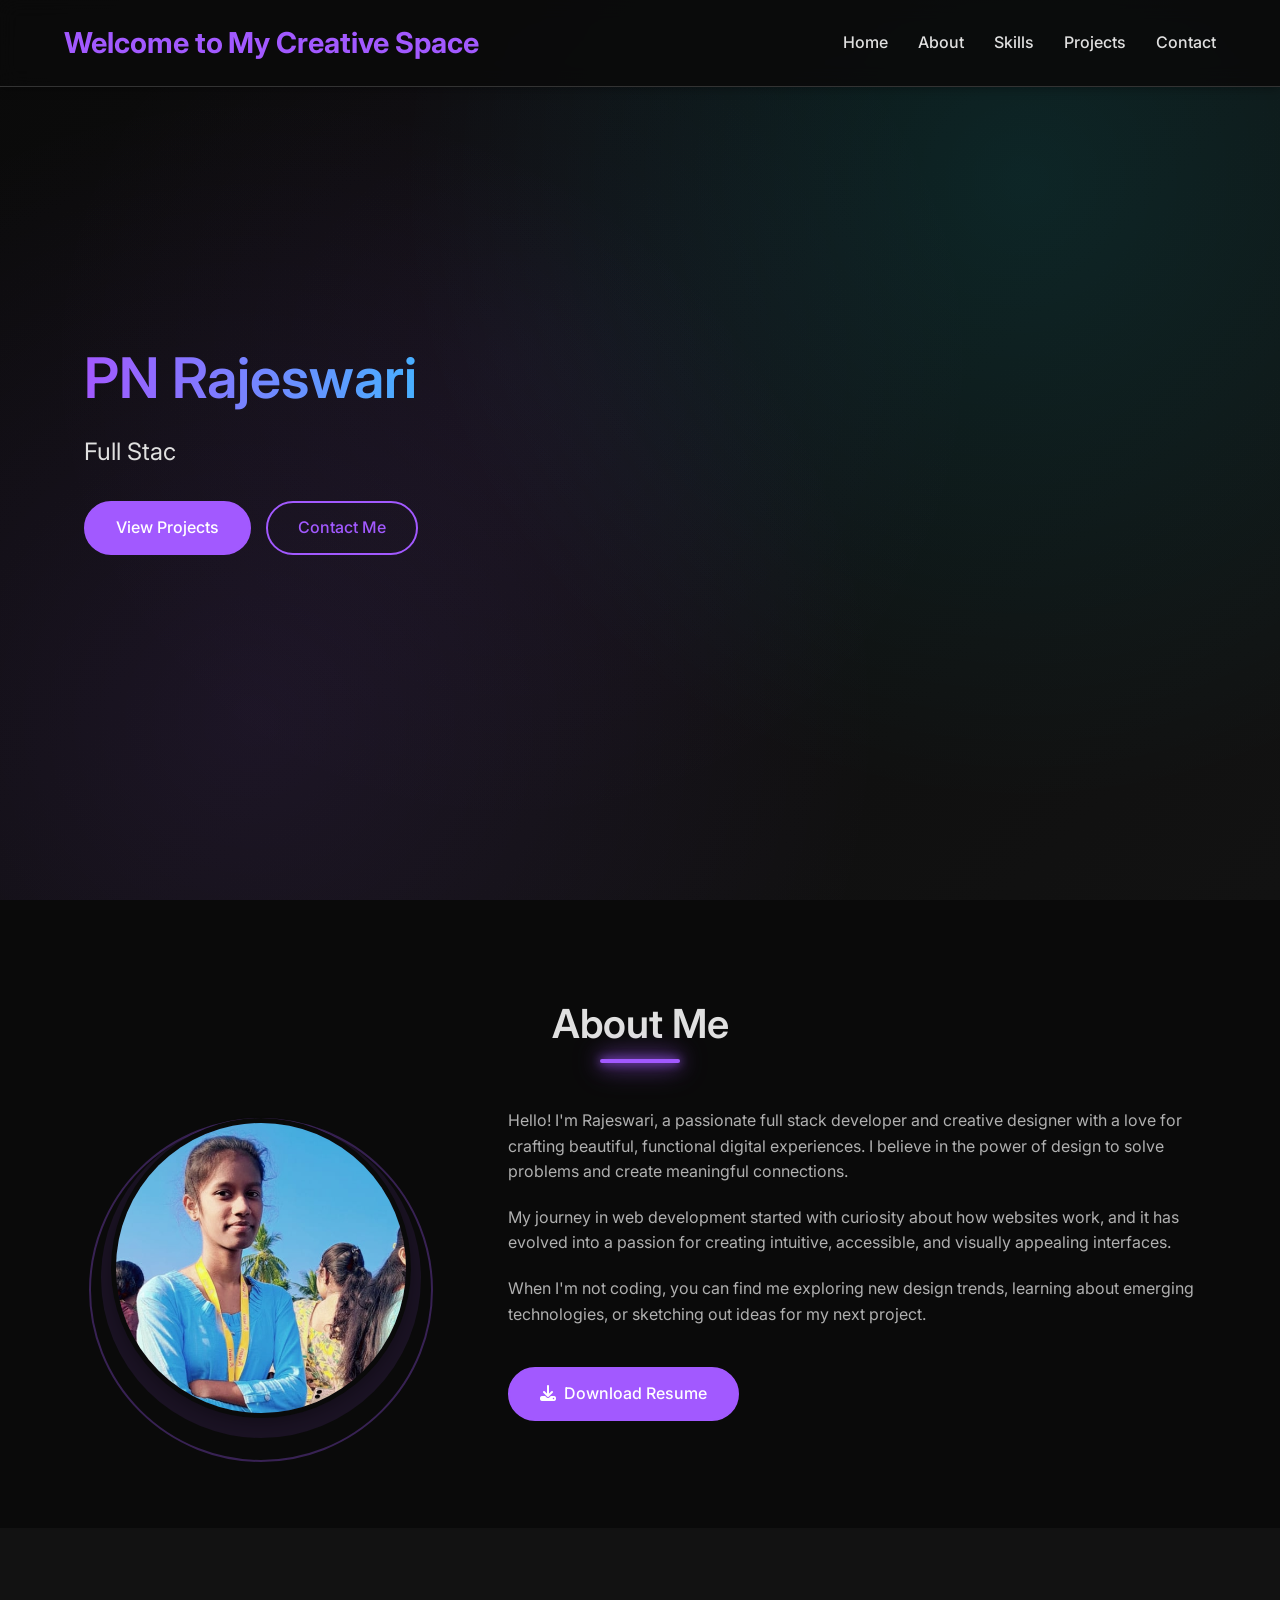
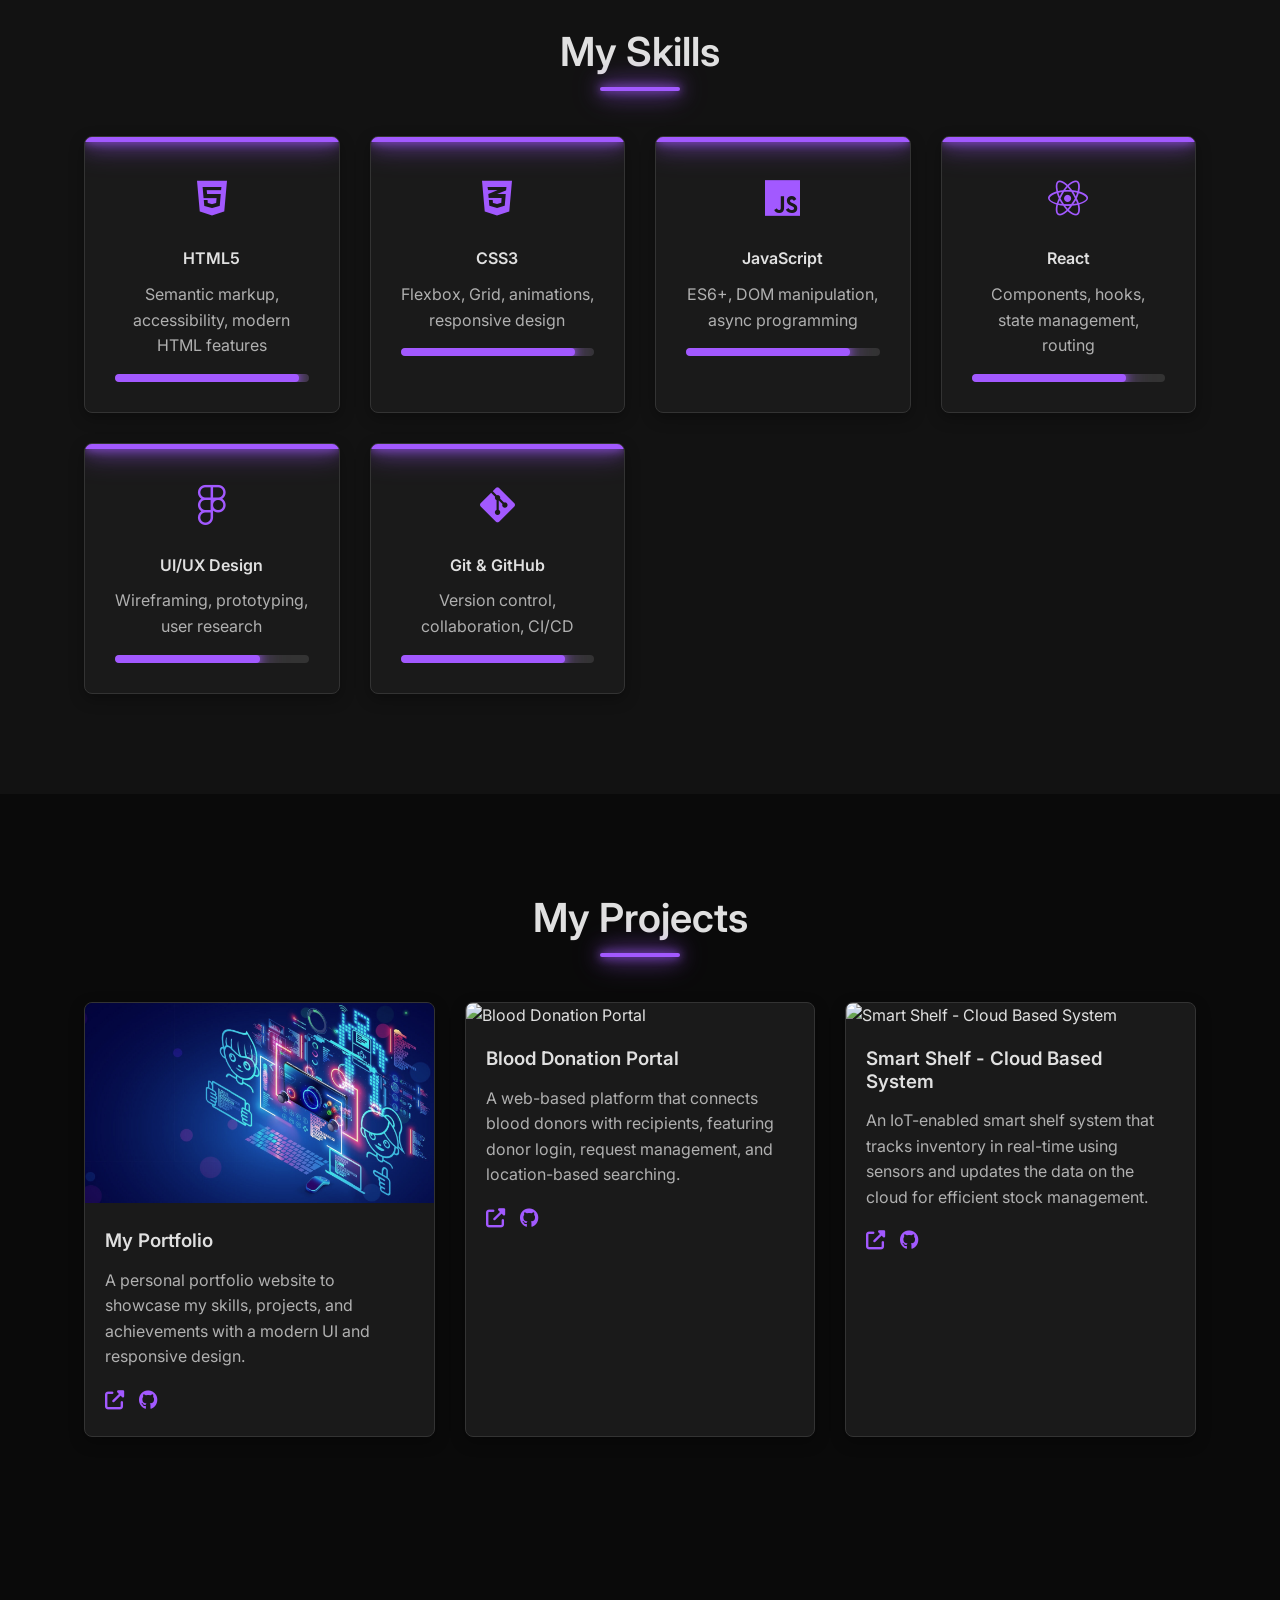
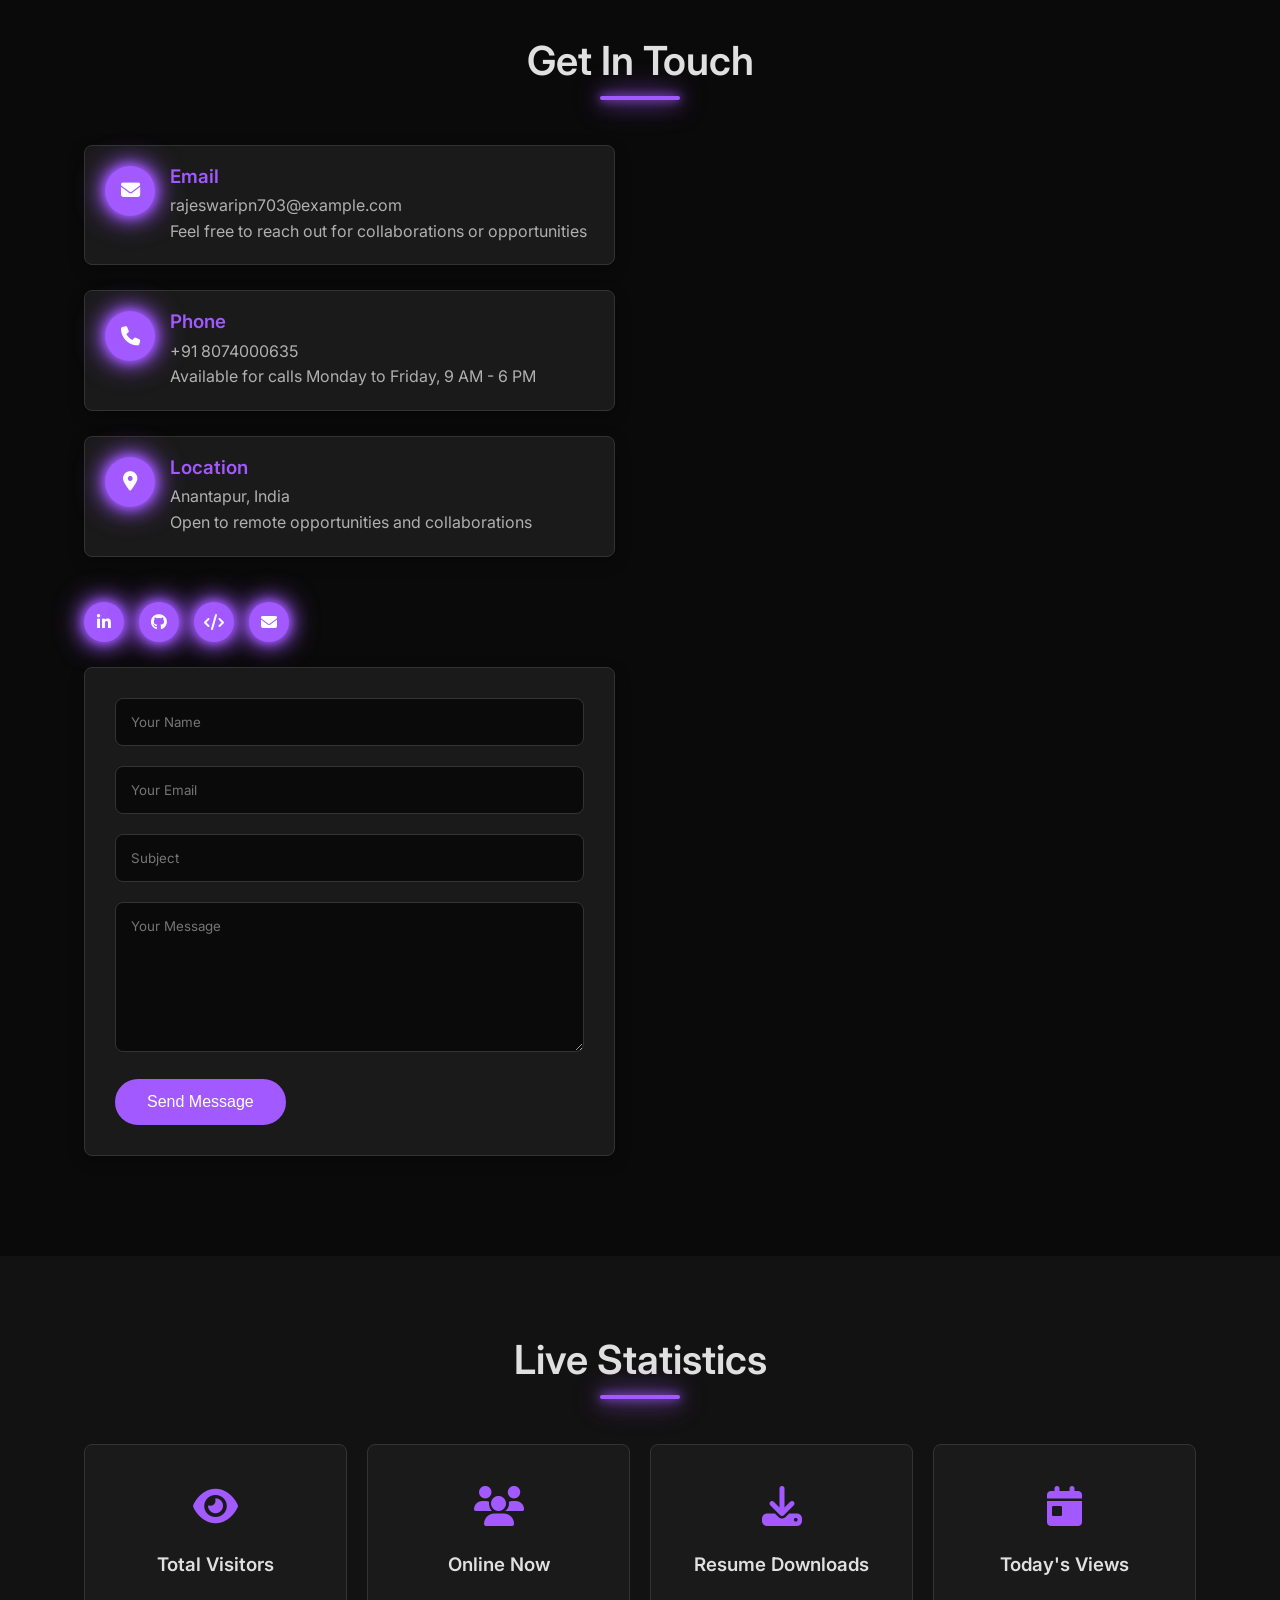
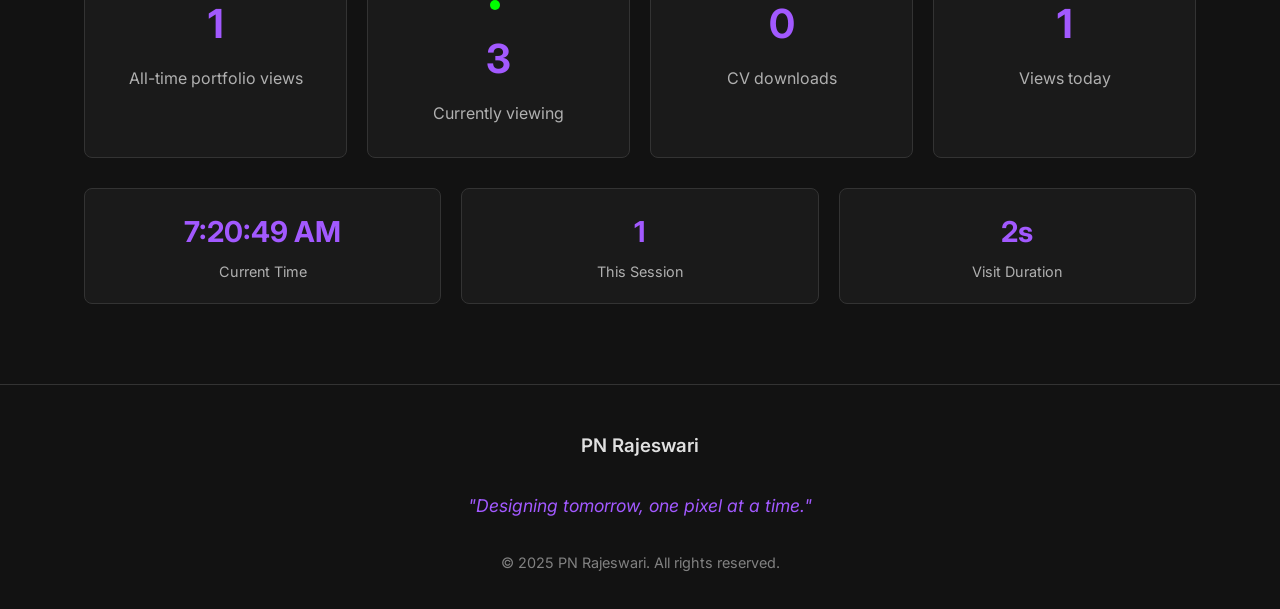
==== index.html @ ad92ef44 "Add files via upload" ====
<!DOCTYPE html>
<html lang="en">
<head>
    <meta charset="UTF-8">
    <meta name="viewport" content="width=device-width, initial-scale=1.0">
    <title>PN Rajeswari | Full Stack Developer</title>
    <link rel="icon" href="data:image/svg+xml,<svg xmlns='http://www.w3.org/2000/svg' viewBox='0 0 100 100'><text y='.9em' font-size='90' fill='%23A259FF'>PNR</text></svg>">
    <link href="https://fonts.googleapis.com/css2?family=Inter:wght@300;400;500;600;700&display=swap" rel="stylesheet">
    <link rel="stylesheet" href="https://cdnjs.cloudflare.com/ajax/libs/font-awesome/6.4.0/css/all.min.css">
    <link rel="stylesheet" href="style.css">
</head>
<body>
    <!-- Header -->
    <header>
        <div class="container nav-container">
            <a href="#" class="logo">Welcome to <span class="highlight"> My Creative Space</span></a>
            <ul class="nav-links">
                <li><a href="#home">Home</a></li>
                <li><a href="#about">About</a></li>
                <li><a href="#skills">Skills</a></li>
                <li><a href="#projects">Projects</a></li>
                <li><a href="#contact">Contact</a></li>
            </ul>
            <div class="hamburger">
                <i class="fas fa-bars"></i>
            </div>
        </div>
    </header>

    <!-- Hero Section -->
    <section class="hero" id="home">
        <div class="container">
            <div class="hero-content">
                <h1>PN Rajeswari</h1>
                <div class="typing-text" id="typing-text"></div>
                <div class="hero-btns">
                    <a href="#projects" class="btn btn-primary">View Projects</a>
                    <a href="#contact" class="btn">Contact Me</a>
                </div>
            </div>
        </div>
    </section>

    <!-- About Section -->
    <section id="about">
        <div class="container">
            <h2>About Me</h2>
            <div class="about-content">
                <div class="profile-img-container">
                    <img src="IMG-20240728-WA0005(1)_1.jpg" class="profile-img">
                </div>
                <div class="about-text">
                    <p>Hello! I'm Rajeswari, a passionate full stack developer and creative designer with a love for crafting beautiful, functional digital experiences. I believe in the power of design to solve problems and create meaningful connections.</p>
                    <p>My journey in web development started with curiosity about how websites work, and it has evolved into a passion for creating intuitive, accessible, and visually appealing interfaces.</p>
                    <p>When I'm not coding, you can find me exploring new design trends, learning about emerging technologies, or sketching out ideas for my next project.</p>
                    <a href="#" class="btn btn-primary" style="margin-top: 20px;">
                        <i class="fas fa-download" style="margin-right: 8px;"></i>Download Resume
                    </a>
                </div>
            </div>
        </div>
    </section>

    <!-- Skills Section -->
    <section id="skills" class="skills">
        <div class="container">
            <h2>My Skills</h2>
            <div class="skills-grid">
                <div class="skill-card">
                    <div class="skill-icon">
                        <i class="fab fa-html5"></i>
                    </div>
                    <div class="skill-name">HTML5</div>
                    <p>Semantic markup, accessibility, modern HTML features</p>
                    <div class="skill-bar">
                        <div class="skill-progress" data-width="95"></div>
                    </div>
                </div>
                <div class="skill-card">
                    <div class="skill-icon">
                        <i class="fab fa-css3-alt"></i>
                    </div>
                    <div class="skill-name">CSS3</div>
                    <p>Flexbox, Grid, animations, responsive design</p>
                    <div class="skill-bar">
                        <div class="skill-progress" data-width="90"></div>
                    </div>
                </div>
                <div class="skill-card">
                    <div class="skill-icon">
                        <i class="fab fa-js"></i>
                    </div>
                    <div class="skill-name">JavaScript</div>
                    <p>ES6+, DOM manipulation, async programming</p>
                    <div class="skill-bar">
                        <div class="skill-progress" data-width="85"></div>
                    </div>
                </div>
                <div class="skill-card">
                    <div class="skill-icon">
                        <i class="fab fa-react"></i>
                    </div>
                    <div class="skill-name">React</div>
                    <p>Components, hooks, state management, routing</p>
                    <div class="skill-bar">
                        <div class="skill-progress" data-width="80"></div>
                    </div>
                </div>
                <div class="skill-card">
                    <div class="skill-icon">
                        <i class="fab fa-figma"></i>
                    </div>
                    <div class="skill-name">UI/UX Design</div>
                    <p>Wireframing, prototyping, user research</p>
                    <div class="skill-bar">
                        <div class="skill-progress" data-width="75"></div>
                    </div>
                </div>
                <div class="skill-card">
                    <div class="skill-icon">
                        <i class="fab fa-git-alt"></i>
                    </div>
                    <div class="skill-name">Git & GitHub</div>
                    <p>Version control, collaboration, CI/CD</p>
                    <div class="skill-bar">
                        <div class="skill-progress" data-width="85"></div>
                    </div>
                </div>
            </div>
        </div>
    </section>

   <!-- Projects Section -->
<section id="projects">
  <div class="container">
    <h2>My Projects</h2>
    <div class="projects-grid">

        <div class="project-card">
           <img src="portfolio.jpeg" alt="My Portfolio" class="project-img">
            <div class="project-info">
                <h3>My Portfolio</h3>
                <p>A personal portfolio website to showcase my skills, projects, and achievements with a modern UI and responsive design.</p>
                <div class="project-links">
                    <a href="#" title="View Live"><i class="fas fa-external-link-alt"></i></a>
                    <a href="https://github.com/Rajeswari-118" title="View Code"><i class="fab fa-github"></i></a>
                </div>
            </div>
        </div>

        <div class="project-card">
            <img src="https://idsb.tmgrup.com.tr/ly/uploads/images/2025/06/13/386791.jpg" alt="Blood Donation Portal" class="project-img">
            <div class="project-info">
                <h3>Blood Donation Portal</h3>
                <p>A web-based platform that connects blood donors with recipients, featuring donor login, request management, and location-based searching.</p>
                <div class="project-links">
                    <a href="#" title="View Live"><i class="fas fa-external-link-alt"></i></a>
                    <a href="https://github.com/Rajeswari-118" title="View Code"><i class="fab fa-github"></i></a>
                </div>
            </div>
        </div>

        <div class="project-card">
            <img src="https://images.unsplash.com/photo-1507842217343-583bb7270b66?auto=format&fit=crop&w=1074&q=80" alt="Smart Shelf - Cloud Based System" class="project-img">
            <div class="project-info">
                <h3>Smart Shelf - Cloud Based System</h3>
                <p>An IoT-enabled smart shelf system that tracks inventory in real-time using sensors and updates the data on the cloud for efficient stock management.</p>
                <div class="project-links">
                    <a href="#" title="View Live"><i class="fas fa-external-link-alt"></i></a>
                    <a href="https://github.com/Rajeswari-118" title="View Code"><i class="fab fa-github"></i></a>
                </div>
            </div>
        </div>

    </div>
  </div>
</section>

    <!-- Contact Section -->
    <section id="contact">
        <div class="container">
            <h2>Get In Touch</h2>
            <div class="contact-container">
                <div class="contact-info">
                    <div class="contact-item">
                        <div class="contact-icon">
                            <i class="fas fa-envelope"></i>
                        </div>
                        <div class="contact-details">
                            <h3>Email</h3>
                            <p>rajeswaripn703@example.com</p>
                            <p>Feel free to reach out for collaborations or opportunities</p>
                        </div>
                    </div>
                    <div class="contact-item">
                        <div class="contact-icon">
                            <i class="fas fa-phone"></i>
                        </div>
                        <div class="contact-details">
                            <h3>Phone</h3>
                            <p>+91 8074000635</p>
                            <p>Available for calls Monday to Friday, 9 AM - 6 PM</p>
                        </div>
                    </div>
                    <div class="contact-item">
                        <div class="contact-icon">
                            <i class="fas fa-map-marker-alt"></i>
                        </div>
                        <div class="contact-details">
                            <h3>Location</h3>
                            <p>Anantapur, India</p>
                            <p>Open to remote opportunities and collaborations</p>
                        </div>
                    </div>
                    <div class="social-links">
                        <a href="www.linkedin.com/in/rajipnr118"><i class="fab fa-linkedin-in"></i></a>
                        <a href="https://github.com/Rajeswari-118"><i class="fab fa-github"></i></a>
                        <a href="https://leetcode.com/u/rajeswaripn/" target="_blank" title="LeetCode">
                           <i class="fas fa-code"></i>
                        </a>
                        <a href="mailto:rajeswaripn703@gmail.com"><i class="fas fa-envelope"></i></a>                    
                </div>
                <form class="contact-form">
                    <div class="form-group">
                        <input type="text" class="form-control" placeholder="Your Name" required>
                    </div>
                    <div class="form-group">
                        <input type="email" class="form-control" placeholder="Your Email" required>
                    </div>
                    <div class="form-group">
                        <input type="text" class="form-control" placeholder="Subject">
                    </div>
                    <div class="form-group">
                        <textarea class="form-control" placeholder="Your Message" required></textarea>
                    </div>
                    <button type="submit" class="btn btn-primary">Send Message</button>
                </form>
            </div>
        </div>
    </section>
    <!-- Visitor Analytics Section -->
    <section id="analytics" class="analytics">
        <div class="container">
            <h2>Live Statistics</h2>
            <div class="analytics-grid">
                <div class="analytics-card">
                    <div class="analytics-icon">
                        <i class="fas fa-eye"></i>
                    </div>
                    <div class="analytics-content">
                        <h3>Total Visitors</h3>
                        <div class="analytics-number" id="total-visitors">0</div>
                        <p>All-time portfolio views</p>
                    </div>
                </div>
                <div class="analytics-card">
                    <div class="analytics-icon">
                        <i class="fas fa-users"></i>
                    </div>
                    <div class="analytics-content">
                        <h3>Online Now</h3>
                        <div class="analytics-number" id="online-users">0</div>
                        <p>Currently viewing</p>
                    </div>
                </div>
                <div class="analytics-card">
                    <div class="analytics-icon">
                        <i class="fas fa-download"></i>
                    </div>
                    <div class="analytics-content">
                        <h3>Resume Downloads</h3>
                        <div class="analytics-number" id="resume-downloads">0</div>
                        <p>CV downloads</p>
                    </div>
                </div>
                <div class="analytics-card">
                    <div class="analytics-icon">
                        <i class="fas fa-calendar-day"></i>
                    </div>
                    <div class="analytics-content">
                        <h3>Today's Views</h3>
                        <div class="analytics-number" id="today-views">0</div>
                        <p>Views today</p>
                    </div>
                </div>
            </div>

            <!-- Real-time Activity -->
            <div class="real-time-stats">
                <div class="stat-item">
                    <span class="stat-number" id="current-time">00:00:00</span>
                    <span class="stat-label">Current Time</span>
                </div>
                <div class="stat-item">
                    <span class="stat-number" id="page-views">0</span>
                    <span class="stat-label">This Session</span>
                </div>
                <div class="stat-item">
                    <span class="stat-number" id="visit-duration">0s</span>
                    <span class="stat-label">Visit Duration</span>
                </div>
            </div>
        </div>
    </section>

    <!-- Footer -->
    <footer>
        <div class="container">
            <div class="footer-content">
                <h3>PN Rajeswari</h3>
                <p class="footer-quote">"Designing tomorrow, one pixel at a time."</p>
                <p class="copyright">&copy; 2025 PN Rajeswari. All rights reserved.</p>
            </div>
        </div>
    </footer>

    <!-- Back to Top Button -->
    <a href="#home" class="back-to-top" id="back-to-top">
        <i class="fas fa-arrow-up"></i>
    </a>

    <script src="script.js"></script>
</body>
</html>
---- style.css ----
:root {
    --primary: #A259FF;
    --primary-light: #C896FF;
    --primary-dark: #7B2CBF;
    --accent: #00F5FF;
    --text: #E0E0E0;
    --text-light: #B0B0B0;
    --bg: #0A0A0A;
    --bg-secondary: #121212;
    --card-bg: #1A1A1A;
    --border: #333333;
    --shadow: 0 5px 15px rgba(0, 0, 0, 0.3);
    --transition: all 0.3s ease;
    --border-radius: 8px;
    --neon-glow: 0 0 10px var(--primary), 0 0 20px var(--primary), 0 0 30px var(--primary);
}

* {
    margin: 0;
    padding: 0;
    box-sizing: border-box;
}

html {
    scroll-behavior: smooth;
}

body {
    font-family: 'Inter', sans-serif;
    line-height: 1.6;
    color: var(--text);
    background-color: var(--bg);
    transition: var(--transition);
    overflow-x: hidden;
}

.container {
    width: 90%;
    max-width: 1200px;
    margin: 0 auto;
    padding: 0 20px;
}

section {
    padding: 100px 0;
}

h1, h2, h3, h4 {
    font-weight: 600;
    line-height: 1.2;
    margin-bottom: 15px;
}

h1 {
    font-size: 3.5rem;
    background: linear-gradient(90deg, var(--primary), var(--accent));
    -webkit-background-clip: text;
    -webkit-text-fill-color: transparent;
}

h2 {
    font-size: 2.5rem;
    text-align: center;
    margin-bottom: 60px;
    position: relative;
}

h2::after {
    content: '';
    position: absolute;
    bottom: -15px;
    left: 50%;
    transform: translateX(-50%);
    width: 80px;
    height: 4px;
    background: var(--primary);
    border-radius: 2px;
    box-shadow: var(--neon-glow);
}

p {
    margin-bottom: 15px;
    color: var(--text-light);
}

a {
    text-decoration: none;
    color: inherit;
}

ul {
    list-style: none;
}

.btn {
    display: inline-block;
    padding: 12px 30px;
    background: transparent;
    color: var(--primary);
    border-radius: 30px;
    font-weight: 500;
    transition: var(--transition);
    border: 2px solid var(--primary);
    cursor: pointer;
    font-size: 1rem;
    position: relative;
    overflow: hidden;
    z-index: 1;
}

.btn::before {
    content: '';
    position: absolute;
    top: 0;
    left: -100%;
    width: 100%;
    height: 100%;
    background: var(--primary);
    transition: var(--transition);
    z-index: -1;
}

.btn:hover::before {
    left: 0;
}

.btn:hover {
    color: white;
    box-shadow: var(--neon-glow);
}

.btn-primary {
    background: var(--primary);
    color: white;
}

.btn-primary:hover {
    background: var(--primary-dark);
}

/* Header & Navigation */
header {
    position: fixed;
    top: 0;
    left: 0;
    width: 100%;
    z-index: 1000;
    background: rgba(10, 10, 10, 0.9);
    backdrop-filter: blur(10px);
    box-shadow: 0 2px 10px rgba(0, 0, 0, 0.3);
    transition: var(--transition);
    border-bottom: 1px solid var(--border);
}

.nav-container {
    display: flex;
    justify-content: space-between;
    align-items: center;
    padding: 20px 0;
}

.logo {
    font-size: 1.8rem;
    font-weight: 700;
    color: var(--primary);
    display: flex;
    align-items: center;
}
.logo .highlight {
  margin-left: 5px; /* Adjust spacing as needed */
}


.logo span {
    display: inline-block;
    animation: glow 2s infinite alternate;
}

.nav-links {
    display: flex;
}

.nav-links li {
    margin-left: 30px;
}

.nav-links a {
    font-weight: 500;
    position: relative;
    transition: var(--transition);
}

.nav-links a::after {
    content: '';
    position: absolute;
    bottom: -5px;
    left: 0;
    width: 0;
    height: 2px;
    background: var(--primary);
    transition: var(--transition);
    box-shadow: var(--neon-glow);
}

.nav-links a:hover::after {
    width: 100%;
}

.hamburger {
    display: none;
    cursor: pointer;
    color: var(--primary);
}

/* Hero Section */
.hero {
    height: 100vh;
    display: flex;
    align-items: center;
    position: relative;
    overflow: hidden;
    background: linear-gradient(135deg, var(--bg) 0%, var(--bg-secondary) 100%);
}

.hero::before {
    content: '';
    position: absolute;
    top: 0;
    left: 0;
    width: 100%;
    height: 100%;
    background: 
        radial-gradient(circle at 20% 80%, rgba(162, 89, 255, 0.1) 0%, transparent 50%),
        radial-gradient(circle at 80% 20%, rgba(0, 245, 255, 0.1) 0%, transparent 50%),
        radial-gradient(circle at 40% 40%, rgba(162, 89, 255, 0.05) 0%, transparent 50%);
}

.hero-content {
    max-width: 600px;
    position: relative;
    z-index: 2;
}

.hero h1 {
    margin-bottom: 20px;
    opacity: 0;
    animation: fadeInUp 1s forwards 0.5s;
}

.typing-text {
    font-size: 1.5rem;
    margin-bottom: 30px;
    opacity: 0;
    animation: fadeInUp 1s forwards 0.7s;
    min-height: 1.5rem;
}

.hero-btns {
    display: flex;
    gap: 15px;
    opacity: 0;
    animation: fadeInUp 1s forwards 0.9s;
}

/* About Section */
.about-content {
    display: grid;
    grid-template-columns: 1fr 2fr;
    gap: 50px;
    align-items: center;
}

.profile-img-container {
    position: relative;
    display: flex;
    justify-content: center;
}

.profile-img {
    width: 300px;
    height: 300px;
    border-radius: 50%; /* This is the reason for the circular shape */
    object-fit: cover;
    box-shadow: var(--shadow);
    transition: var(--transition);
    position: relative;
    z-index: 2;
    border: 5px solid var(--bg);
    filter: grayscale(0.3);
}


.profile-img-container::before {
    content: '';
    position: absolute;
    width: 320px;
    height: 320px;
    border-radius: 50%;
    background: var(--primary);
    opacity: 0.1;
    z-index: 1;
    animation: pulse 3s infinite;
}

.profile-img-container::after {
    content: '';
    position: absolute;
    width: 340px;
    height: 340px;
    border-radius: 50%;
    border: 2px solid var(--primary);
    opacity: 0.3;
    z-index: 0;
    animation: rotate 10s linear infinite;
}

.about-text {
    padding-left: 20px;
}

.about-text p {
    margin-bottom: 20px;
}

/* Skills Section */
.skills {
    background: var(--bg-secondary);
}

.skills-grid {
    display: grid;
    grid-template-columns: repeat(auto-fill, minmax(250px, 1fr));
    gap: 30px;
}

.skill-card {
    background: var(--card-bg);
    border-radius: var(--border-radius);
    padding: 30px;
    box-shadow: var(--shadow);
    transition: var(--transition);
    text-align: center;
    position: relative;
    overflow: hidden;
    border: 1px solid var(--border);
}

.skill-card::before {
    content: '';
    position: absolute;
    top: 0;
    left: 0;
    width: 100%;
    height: 5px;
    background: var(--primary);
    box-shadow: var(--neon-glow);
}

.skill-card:hover {
    transform: translateY(-10px);
    box-shadow: 0 15px 30px rgba(0, 0, 0, 0.4);
    border-color: var(--primary);
}

.skill-icon {
    font-size: 2.5rem;
    color: var(--primary);
    margin-bottom: 15px;
}

.skill-name {
    font-weight: 600;
    margin-bottom: 10px;
}

.skill-bar {
    height: 8px;
    background: #333;
    border-radius: 4px;
    overflow: hidden;
    margin-top: 15px;
}

.skill-progress {
    height: 100%;
    background: var(--primary);
    border-radius: 4px;
    width: 0;
    transition: width 1.5s ease;
    box-shadow: var(--neon-glow);
}

/* Projects Section */
.projects-grid {
    display: grid;
    grid-template-columns: repeat(auto-fill, minmax(350px, 1fr));
    gap: 30px;
}

.project-card {
    background: var(--card-bg);
    border-radius: var(--border-radius);
    overflow: hidden;
    box-shadow: var(--shadow);
    transition: var(--transition);
    position: relative;
    border: 1px solid var(--border);
}

.project-card:hover {
    transform: translateY(-10px);
    box-shadow: 0 15px 30px rgba(0, 0, 0, 0.4);
    border-color: var(--primary);
}

.project-img {
    width: 100%;
    height: 200px;
    object-fit: cover;
    transition: var(--transition);
    filter: grayscale(0.3);
}

.project-card:hover .project-img {
    transform: scale(1.05);
    filter: grayscale(0);
}

.project-info {
    padding: 20px;
}

.project-links {
    display: flex;
    gap: 15px;
    margin-top: 15px;
}

.project-links a {
    color: var(--primary);
    font-size: 1.2rem;
    transition: var(--transition);
}

.project-links a:hover {
    color: var(--accent);
    transform: translateY(-3px);
    text-shadow: var(--neon-glow);
}

/* Contact Section */
.contact-container {
    display: grid;
    grid-template-columns: 1fr 1fr;
    gap: 50px;
    align-items: start;
}

.contact-info {
    display: flex;
    flex-direction: column;
    gap: 25px;
}

.contact-item {
    display: flex;
    align-items: flex-start;
    gap: 15px;
    padding: 20px;
    background: var(--card-bg);
    border-radius: var(--border-radius);
    box-shadow: var(--shadow);
    transition: var(--transition);
    border: 1px solid var(--border);
}

.contact-item:hover {
    transform: translateY(-5px);
    border-color: var(--primary);
}

.contact-icon {
    width: 50px;
    height: 50px;
    border-radius: 50%;
    background: var(--primary);
    display: flex;
    align-items: center;
    justify-content: center;
    color: white;
    font-size: 1.2rem;
    flex-shrink: 0;
    box-shadow: var(--neon-glow);
}

.contact-details h3 {
    margin-bottom: 5px;
    color: var(--primary);
}

.contact-details p {
    margin-bottom: 0;
    color: var(--text-light);
}

.contact-form {
    background: var(--card-bg);
    padding: 30px;
    border-radius: var(--border-radius);
    box-shadow: var(--shadow);
    border: 1px solid var(--border);
}

.form-group {
    margin-bottom: 20px;
}

.form-control {
    width: 100%;
    padding: 15px;
    border: 1px solid var(--border);
    border-radius: 8px;
    background: var(--bg);
    color: var(--text);
    font-family: 'Inter', sans-serif;
    transition: var(--transition);
}

.form-control:focus {
    outline: none;
    border-color: var(--primary);
    box-shadow: 0 0 0 2px rgba(162, 89, 255, 0.2);
}

textarea.form-control {
    min-height: 150px;
    resize: vertical;
}

.social-links {
    display: flex;
    gap: 15px;
    margin-top: 20px;
}

.social-links a {
    display: flex;
    align-items: center;
    justify-content: center;
    width: 40px;
    height: 40px;
    border-radius: 50%;
    background: var(--primary);
    color: white;
    transition: var(--transition);
    box-shadow: var(--neon-glow);
}

.social-links a:hover {
    background: var(--accent);
    transform: translateY(-5px);
}

/* Footer */
footer {
    background: var(--bg-secondary);
    padding: 50px 0 20px;
    border-top: 1px solid var(--border);
}

.footer-content {
    display: flex;
    flex-direction: column;
    align-items: center;
    text-align: center;
}

.footer-quote {
    font-style: italic;
    margin: 20px 0 30px;
    color: var(--primary);
    font-size: 1.1rem;
}

.back-to-top {
    position: fixed;
    bottom: 30px;
    right: 30px;
    width: 50px;
    height: 50px;
    border-radius: 50%;
    background: var(--primary);
    color: white;
    display: flex;
    align-items: center;
    justify-content: center;
    font-size: 1.2rem;
    box-shadow: var(--neon-glow);
    transition: var(--transition);
    opacity: 0;
    visibility: hidden;
    z-index: 999;
}

.back-to-top.active {
    opacity: 1;
    visibility: visible;
}

.back-to-top:hover {
    background: var(--accent);
    transform: translateY(-5px);
}

.copyright {
    font-size: 0.9rem;
    color: var(--text-light);
    opacity: 0.7;
}
/* Analytics Section */
.analytics {
    background: var(--bg-secondary);
    padding: 80px 0;
}

.analytics-grid {
    display: grid;
    grid-template-columns: repeat(auto-fit, minmax(250px, 1fr));
    gap: 20px;
    margin-bottom: 30px;
}

.analytics-card {
    background: var(--card-bg);
    border-radius: var(--border-radius);
    padding: 30px;
    text-align: center;
    border: 1px solid var(--border);
    transition: var(--transition);
}

.analytics-card:hover {
    transform: translateY(-5px);
    border-color: var(--primary);
    box-shadow: var(--neon-glow);
}

.analytics-icon {
    font-size: 2.5rem;
    color: var(--primary);
    margin-bottom: 15px;
}

.analytics-number {
    font-size: 2.5rem;
    font-weight: 700;
    color: var(--primary);
    margin: 10px 0;
}

.analytics-content p {
    color: var(--text-light);
    margin: 0;
}

/* Real-time Stats */
.real-time-stats {
    display: grid;
    grid-template-columns: repeat(auto-fit, minmax(200px, 1fr));
    gap: 20px;
    margin-top: 30px;
}

.stat-item {
    background: var(--card-bg);
    border-radius: var(--border-radius);
    padding: 20px;
    text-align: center;
    border: 1px solid var(--border);
    transition: var(--transition);
}

.stat-item:hover {
    border-color: var(--primary);
    box-shadow: var(--neon-glow);
}

.stat-number {
    font-size: 1.8rem;
    font-weight: 700;
    color: var(--primary);
    display: block;
    margin-bottom: 5px;
}

.stat-label {
    font-size: 0.9rem;
    color: var(--text-light);
    display: block;
}

/* Online Indicator */
.online-indicator {
    display: inline-block;
    width: 10px;
    height: 10px;
    background: #00ff00;
    border-radius: 50%;
    margin-right: 8px;
    animation: pulse 2s infinite;
}

@keyframes pulse {
    0% {
        box-shadow: 0 0 0 0 rgba(0, 255, 0, 0.7);
    }
    70% {
        box-shadow: 0 0 0 10px rgba(0, 255, 0, 0);
    }
    100% {
        box-shadow: 0 0 0 0 rgba(0, 255, 0, 0);
    }
}

/* Responsive Analytics */
@media (max-width: 768px) {
    .analytics-grid {
        grid-template-columns: repeat(2, 1fr);
    }
    
    .real-time-stats {
        grid-template-columns: 1fr;
    }
}

@media (max-width: 480px) {
    .analytics-grid {
        grid-template-columns: 1fr;
    }
}

/* Animations */
@keyframes fadeInUp {
    from {
        opacity: 0;
        transform: translateY(20px);
    }
    to {
        opacity: 1;
        transform: translateY(0);
    }
}

@keyframes glow {
    from {
        text-shadow: 0 0 5px rgba(162, 89, 255, 0.5);
    }
    to {
        text-shadow: 0 0 20px rgba(162, 89, 255, 0.8), 0 0 30px rgba(162, 89, 255, 0.6);
    }
}

@keyframes pulse {
    0% {
        transform: scale(0.95);
        opacity: 0.1;
    }
    50% {
        transform: scale(1);
        opacity: 0.2;
    }
    100% {
        transform: scale(0.95);
        opacity: 0.1;
    }
}

@keyframes rotate {
    from {
        transform: rotate(0deg);
    }
    to {
        transform: rotate(360deg);
    }
}

/* Responsive Design */
@media (max-width: 992px) {
    h1 {
        font-size: 2.8rem;
    }
    
    h2 {
        font-size: 2.2rem;
    }
    
    .about-content {
        grid-template-columns: 1fr;
        gap: 30px;
    }
    
    .profile-img-container {
        text-align: center;
    }
    
    .profile-img {
        max-width: 250px;
        max-height: 250px;
    }
    
    .profile-img-container::before {
        width: 270px;
        height: 270px;
    }
    
    .profile-img-container::after {
        width: 290px;
        height: 290px;
    }
    
    .contact-container {
        grid-template-columns: 1fr;
        gap: 40px;
    }
}

@media (max-width: 768px) {
    .nav-links {
        display: none;
    }
    
    .hamburger {
        display: block;
    }
    
    .projects-grid {
        grid-template-columns: 1fr;
    }
    
    .hero-btns {
        flex-direction: column;
        align-items: flex-start;
    }
    
    .hero-btns .btn {
        width: 100%;
        text-align: center;
    }
}

@media (max-width: 576px) {
    h1 {
        font-size: 2.2rem;
    }
    
    h2 {
        font-size: 1.8rem;
    }
    
    section {
        padding: 60px 0;
    }
    
    .contact-item {
        flex-direction: column;
        text-align: center;
    }
    
    .contact-icon {
        align-self: center;
    }
}
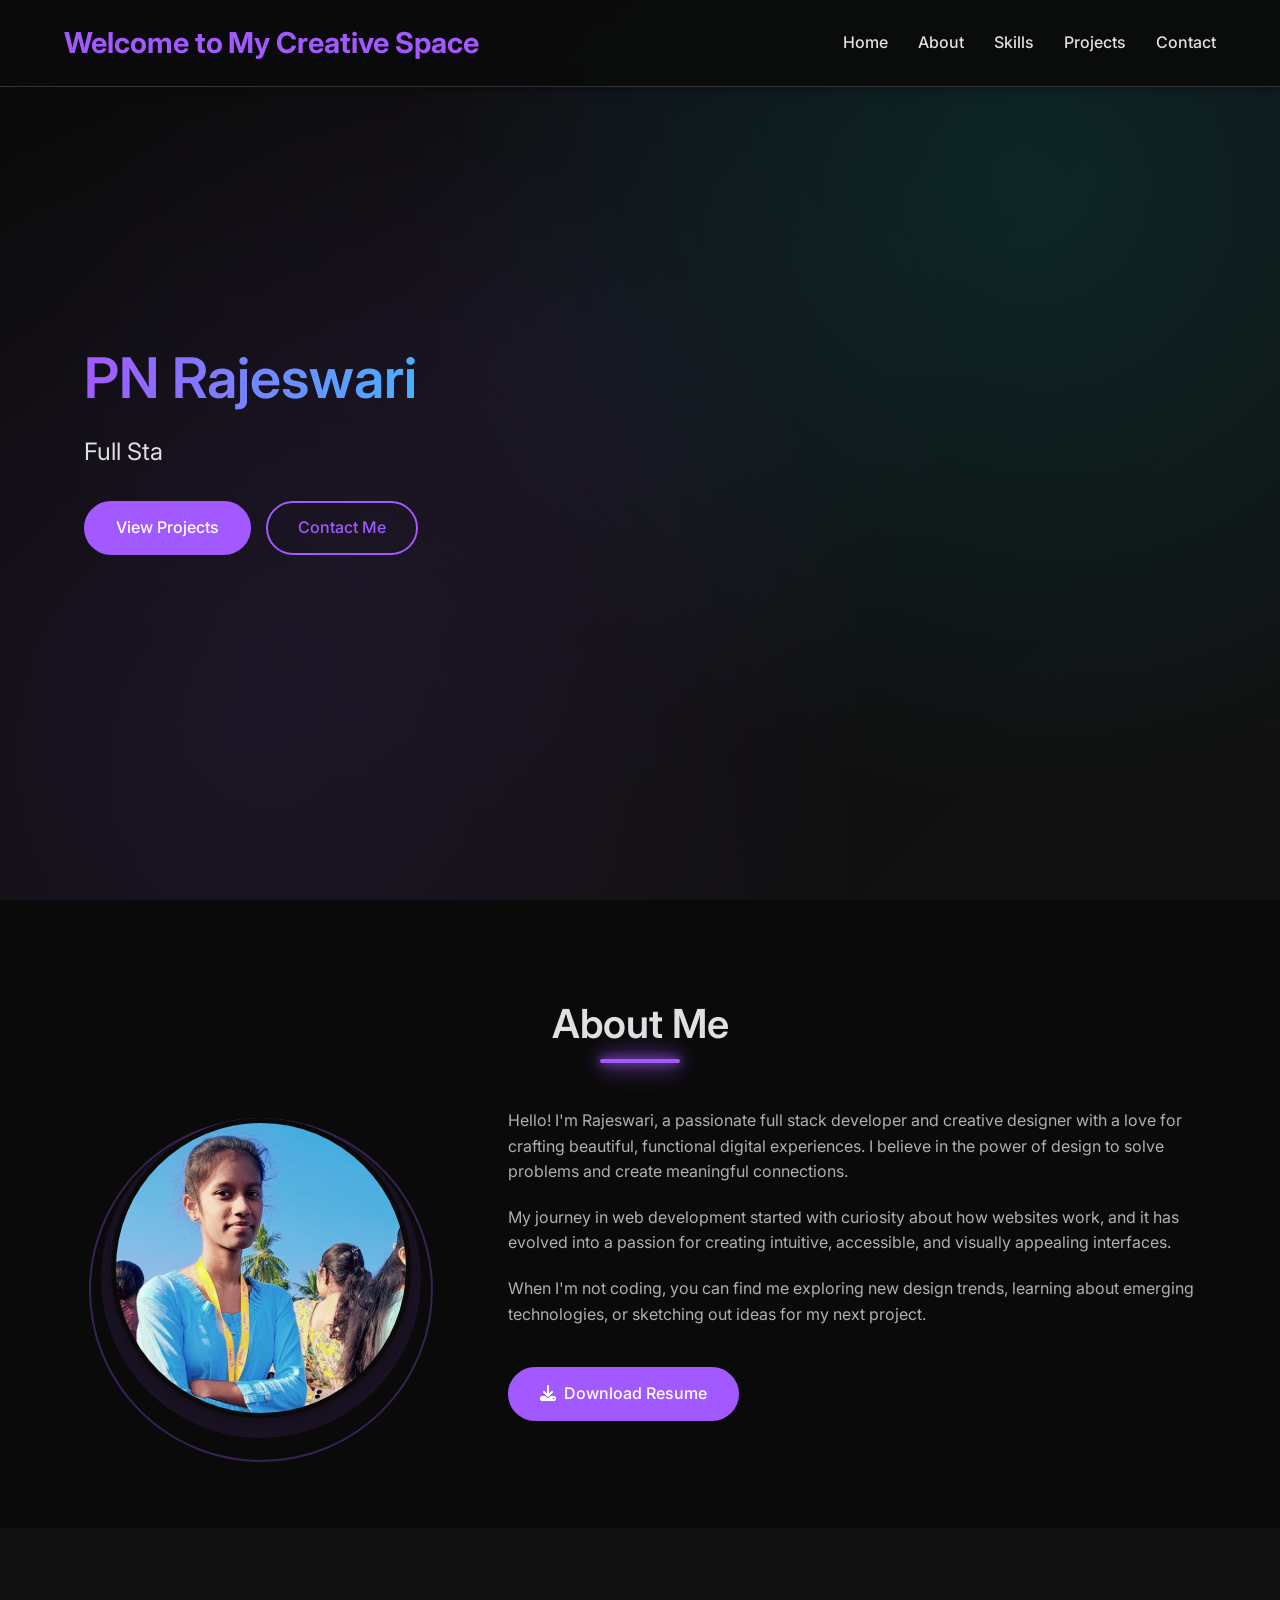
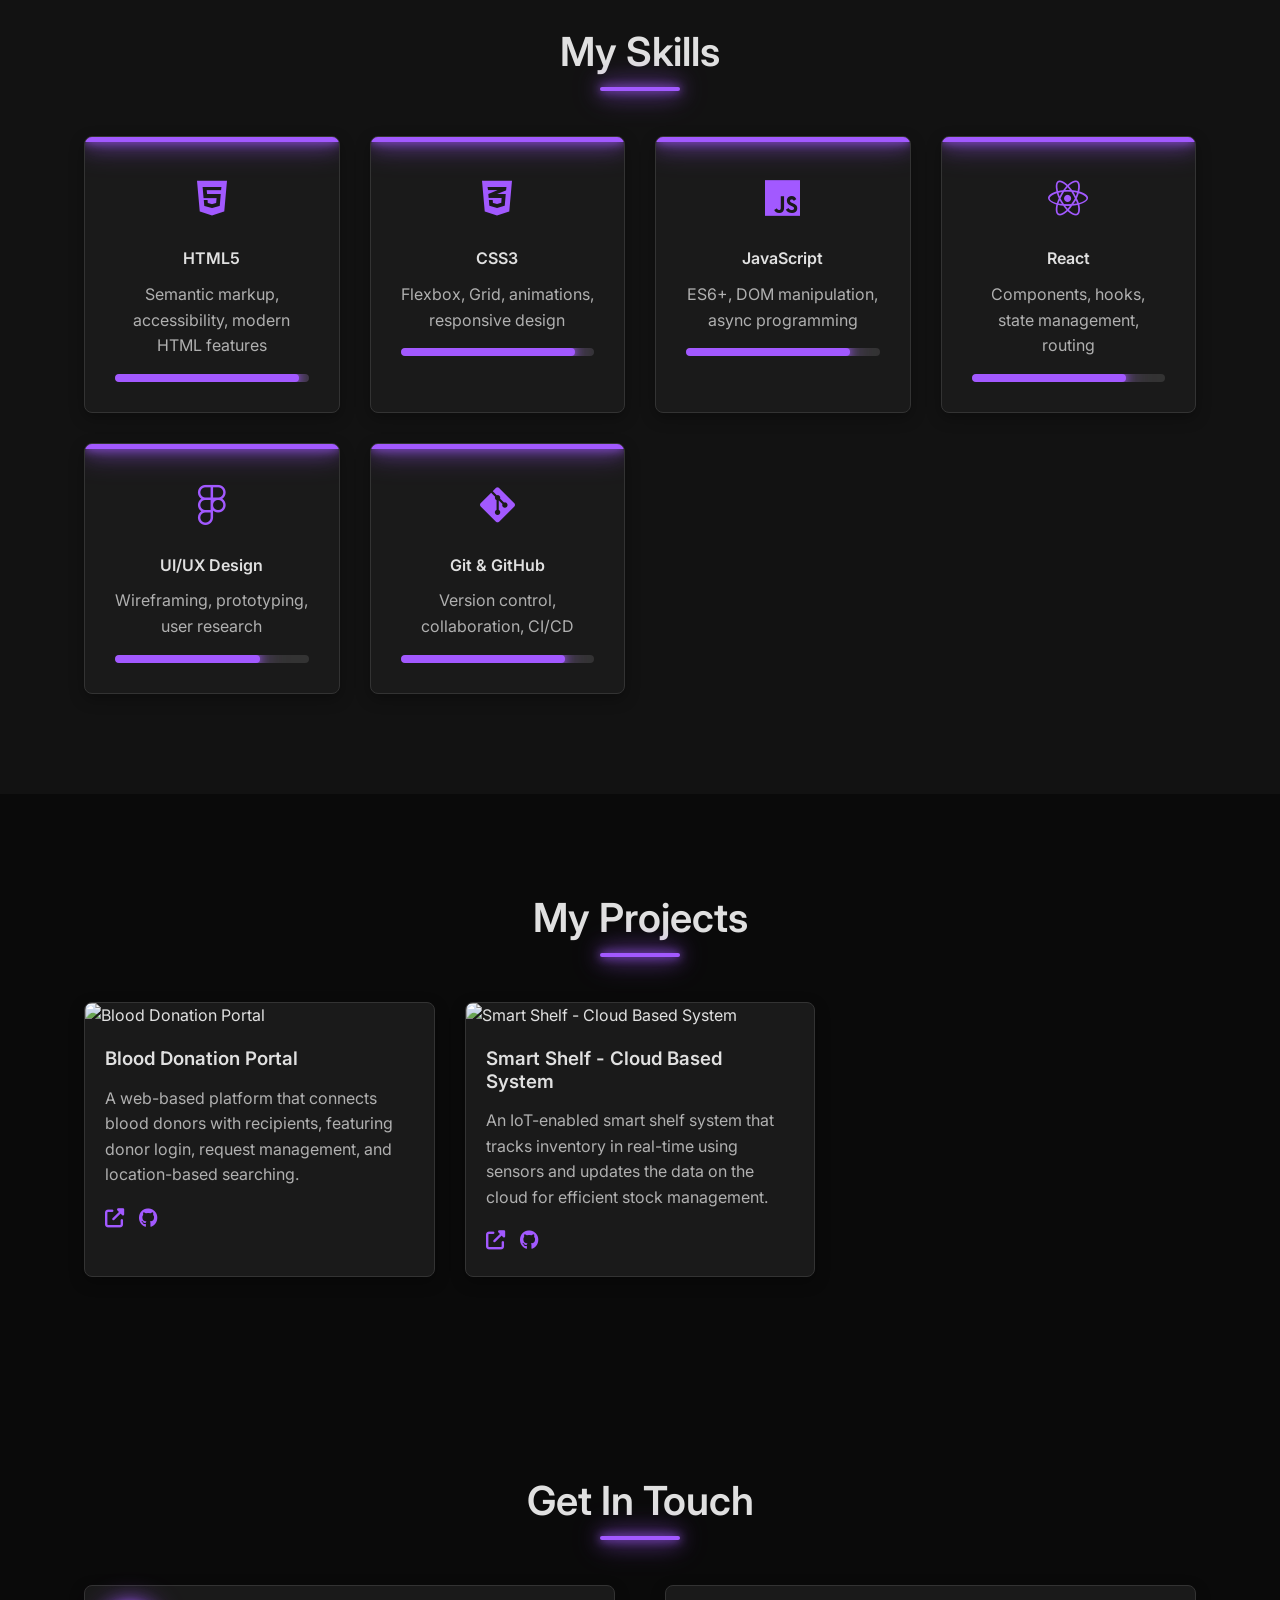
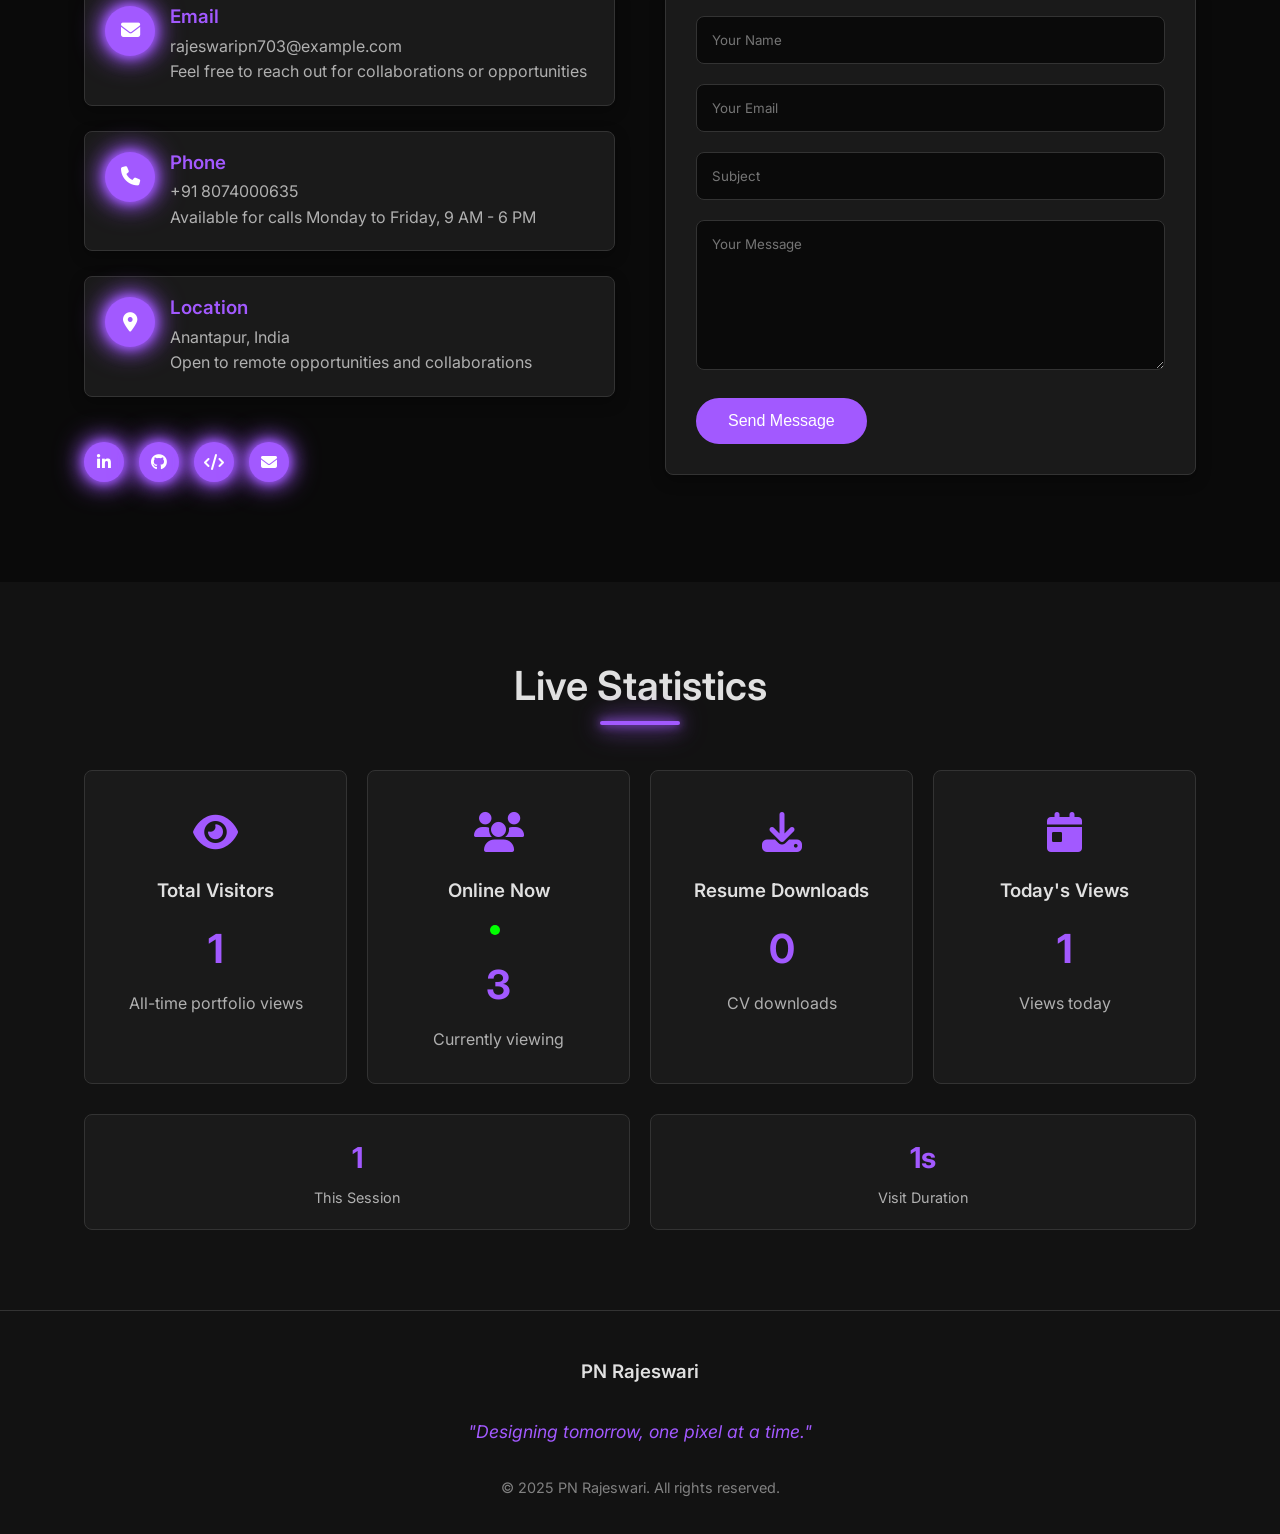
==== commit 68e34882: "Update index.html" ====
--- a/index.html
+++ b/index.html
@@ -1,15 +1,16 @@
-<!DOCTYPE html>
+<!DOCTYPE html> 
 <html lang="en">
-<head>
-    <meta charset="UTF-8">
-    <meta name="viewport" content="width=device-width, initial-scale=1.0">
-    <title>PN Rajeswari | Full Stack Developer</title>
-    <link rel="icon" href="data:image/svg+xml,<svg xmlns='http://www.w3.org/2000/svg' viewBox='0 0 100 100'><text y='.9em' font-size='90' fill='%23A259FF'>PNR</text></svg>">
-    <link href="https://fonts.googleapis.com/css2?family=Inter:wght@300;400;500;600;700&display=swap" rel="stylesheet">
-    <link rel="stylesheet" href="https://cdnjs.cloudflare.com/ajax/libs/font-awesome/6.4.0/css/all.min.css">
-    <link rel="stylesheet" href="style.css">
-</head>
-<body>
+<head> 
+    <meta charset="UTF-8"> 
+    <meta name="viewport" content="width=device-width, initial-scale=1.0"> 
+    <title>PN Rajeswari | Full Stack Developer</title> 
+    <link rel="icon" href="data:image/svg+xml,<svg xmlns='http://www.w3.org/2000/svg' viewBox='0 0 100 100'><text y='.9em' font-size='90' fill='%23A259FF'>PNR</text></svg>"> 
+    <link href="https://fonts.googleapis.com/css2?family=Inter:wght@300;400;500;600;700&display=swap" rel="stylesheet"> 
+    <link rel="stylesheet" href="https://cdnjs.cloudflare.com/ajax/libs/font-awesome/6.4.0/css/all.min.css"> 
+    <link rel="stylesheet" href="style.css"> 
+</head> 
+
+<body> 
     <!-- Header -->
     <header>
         <div class="container nav-container">
@@ -53,7 +54,7 @@
                     <p>Hello! I'm Rajeswari, a passionate full stack developer and creative designer with a love for crafting beautiful, functional digital experiences. I believe in the power of design to solve problems and create meaningful connections.</p>
                     <p>My journey in web development started with curiosity about how websites work, and it has evolved into a passion for creating intuitive, accessible, and visually appealing interfaces.</p>
                     <p>When I'm not coding, you can find me exploring new design trends, learning about emerging technologies, or sketching out ideas for my next project.</p>
-                    <a href="#" class="btn btn-primary" style="margin-top: 20px;">
+                    <a href="#" class="btn btn-primary" style="margin-top: 20px;" id="download-resume">
                         <i class="fas fa-download" style="margin-right: 8px;"></i>Download Resume
                     </a>
                 </div>
@@ -130,51 +131,36 @@
         </div>
     </section>
 
-   <!-- Projects Section -->
-<section id="projects">
-  <div class="container">
-    <h2>My Projects</h2>
-    <div class="projects-grid">
-
-        <div class="project-card">
-           <img src="portfolio.jpeg" alt="My Portfolio" class="project-img">
-            <div class="project-info">
-                <h3>My Portfolio</h3>
-                <p>A personal portfolio website to showcase my skills, projects, and achievements with a modern UI and responsive design.</p>
-                <div class="project-links">
-                    <a href="#" title="View Live"><i class="fas fa-external-link-alt"></i></a>
-                    <a href="https://github.com/Rajeswari-118" title="View Code"><i class="fab fa-github"></i></a>
-                </div>
-            </div>
-        </div>
-
-        <div class="project-card">
-            <img src="https://idsb.tmgrup.com.tr/ly/uploads/images/2025/06/13/386791.jpg" alt="Blood Donation Portal" class="project-img">
-            <div class="project-info">
-                <h3>Blood Donation Portal</h3>
-                <p>A web-based platform that connects blood donors with recipients, featuring donor login, request management, and location-based searching.</p>
-                <div class="project-links">
-                    <a href="#" title="View Live"><i class="fas fa-external-link-alt"></i></a>
-                    <a href="https://github.com/Rajeswari-118" title="View Code"><i class="fab fa-github"></i></a>
-                </div>
-            </div>
-        </div>
-
-        <div class="project-card">
-            <img src="https://images.unsplash.com/photo-1507842217343-583bb7270b66?auto=format&fit=crop&w=1074&q=80" alt="Smart Shelf - Cloud Based System" class="project-img">
-            <div class="project-info">
-                <h3>Smart Shelf - Cloud Based System</h3>
-                <p>An IoT-enabled smart shelf system that tracks inventory in real-time using sensors and updates the data on the cloud for efficient stock management.</p>
-                <div class="project-links">
-                    <a href="#" title="View Live"><i class="fas fa-external-link-alt"></i></a>
-                    <a href="https://github.com/Rajeswari-118" title="View Code"><i class="fab fa-github"></i></a>
-                </div>
-            </div>
-        </div>
-
-    </div>
-  </div>
-</section>
+    <!-- Projects Section -->
+    <section id="projects">
+        <div class="container">
+            <h2>My Projects</h2>
+            <div class="projects-grid">
+                               <div class="project-card">
+                    <img src="https://idsb.tmgrup.com.tr/ly/uploads/images/2025/06/13/386791.jpg" alt="Blood Donation Portal" class="project-img">
+                    <div class="project-info">
+                        <h3>Blood Donation Portal</h3>
+                        <p>A web-based platform that connects blood donors with recipients, featuring donor login, request management, and location-based searching.</p>
+                        <div class="project-links">
+                            <a href="#" title="View Live"><i class="fas fa-external-link-alt"></i></a>
+                            <a href="https://github.com/Rajeswari-118" title="View Code"><i class="fab fa-github"></i></a>
+                        </div>
+                    </div>
+                </div>
+                <div class="project-card">
+                    <img src="https://images.unsplash.com/photo-1507842217343-583bb7270b66?auto=format&fit=crop&w=1074&q=80" alt="Smart Shelf - Cloud Based System" class="project-img">
+                    <div class="project-info">
+                        <h3>Smart Shelf - Cloud Based System</h3>
+                        <p>An IoT-enabled smart shelf system that tracks inventory in real-time using sensors and updates the data on the cloud for efficient stock management.</p>
+                        <div class="project-links">
+                            <a href="#" title="View Live"><i class="fas fa-external-link-alt"></i></a>
+                            <a href="https://github.com/Rajeswari-118" title="View Code"><i class="fab fa-github"></i></a>
+                        </div>
+                    </div>
+                </div>
+            </div>
+        </div>
+    </section>
 
     <!-- Contact Section -->
     <section id="contact">
@@ -216,28 +202,30 @@
                         <a href="www.linkedin.com/in/rajipnr118"><i class="fab fa-linkedin-in"></i></a>
                         <a href="https://github.com/Rajeswari-118"><i class="fab fa-github"></i></a>
                         <a href="https://leetcode.com/u/rajeswaripn/" target="_blank" title="LeetCode">
-                           <i class="fas fa-code"></i>
+                            <i class="fas fa-code"></i>
                         </a>
-                        <a href="mailto:rajeswaripn703@gmail.com"><i class="fas fa-envelope"></i></a>                    
-                </div>
-                <form class="contact-form">
+                        <a href="mailto:rajeswaripn703@gmail.com"><i class="fas fa-envelope"></i></a>
+                    </div>
+                </div>
+                <form class="contact-form" id="contact-form">
                     <div class="form-group">
-                        <input type="text" class="form-control" placeholder="Your Name" required>
+                        <input type="text" class="form-control" id="name" placeholder="Your Name" required>
                     </div>
                     <div class="form-group">
-                        <input type="email" class="form-control" placeholder="Your Email" required>
+                        <input type="email" class="form-control" id="email" placeholder="Your Email" required>
                     </div>
                     <div class="form-group">
-                        <input type="text" class="form-control" placeholder="Subject">
+                        <input type="text" class="form-control" id="subject" placeholder="Subject">
                     </div>
                     <div class="form-group">
-                        <textarea class="form-control" placeholder="Your Message" required></textarea>
+                        <textarea class="form-control" id="message" placeholder="Your Message" required></textarea>
                     </div>
                     <button type="submit" class="btn btn-primary">Send Message</button>
                 </form>
             </div>
         </div>
     </section>
+
     <!-- Visitor Analytics Section -->
     <section id="analytics" class="analytics">
         <div class="container">
@@ -284,13 +272,8 @@
                     </div>
                 </div>
             </div>
-
             <!-- Real-time Activity -->
             <div class="real-time-stats">
-                <div class="stat-item">
-                    <span class="stat-number" id="current-time">00:00:00</span>
-                    <span class="stat-label">Current Time</span>
-                </div>
                 <div class="stat-item">
                     <span class="stat-number" id="page-views">0</span>
                     <span class="stat-label">This Session</span>
@@ -320,5 +303,208 @@
     </a>
 
     <script src="script.js"></script>
+    
+    <!-- Firebase Integration -->
+    <script type="module">
+        // Import the functions you need from the SDKs you need
+        import { initializeApp } from "https://www.gstatic.com/firebasejs/10.13.1/firebase-app.js";
+        import { 
+            getDatabase, 
+            ref, 
+            set, 
+            push, 
+            onValue, 
+            get,
+            update,
+            increment 
+        } from "https://www.gstatic.com/firebasejs/10.13.1/firebase-database.js";
+
+        // Your web app's Firebase configuration
+        const firebaseConfig = {
+            apiKey: "AIzaSyC_BlfUxrQJjltvJ7EBHaGYUtbF9LB2s3M",
+            authDomain: "myportfolio-84001.firebaseapp.com",
+            databaseURL: "https://myportfolio-84001-default-rtdb.firebaseio.com",
+            projectId: "myportfolio-84001",
+            storageBucket: "myportfolio-84001.firebasestorage.app",
+            messagingSenderId: "583656953905",
+            appId: "1:583656953905:web:8909fd0c188d95c53e9d10",
+            measurementId: "G-KYXLX1ND3Q"
+        };
+
+        // Initialize Firebase
+        const app = initializeApp(firebaseConfig);
+        const database = getDatabase(app);
+
+        // Track visitor analytics
+        class VisitorAnalytics {
+            constructor() {
+                this.sessionId = this.generateSessionId();
+                this.sessionStart = Date.now();
+                this.pageViews = 0;
+                this.init();
+            }
+
+            generateSessionId() {
+                return 'session_' + Date.now() + '_' + Math.random().toString(36).substr(2, 9);
+            }
+
+            async init() {
+                await this.trackVisit();
+                this.setupEventListeners();
+                this.startDurationTracking();
+                this.setupRealTimeUpdates();
+            }
+
+            async trackVisit() {
+                const today = new Date().toDateString();
+                const analyticsRef = ref(database, 'analytics');
+                
+                // Update total visitors
+                const totalVisitorsRef = ref(database, 'analytics/totalVisitors');
+                await update(totalVisitorsRef, {
+                    count: increment(1)
+                });
+
+                // Update today's views
+                const todayViewsRef = ref(database, `analytics/dailyViews/${today}`);
+                await update(todayViewsRef, {
+                    count: increment(1)
+                });
+
+                // Track current session
+                const sessionRef = ref(database, `analytics/sessions/${this.sessionId}`);
+                await set(sessionRef, {
+                    startTime: this.sessionStart,
+                    lastActivity: Date.now(),
+                    userAgent: navigator.userAgent
+                });
+
+                this.updateDisplay();
+            }
+
+            setupEventListeners() {
+                // Track resume downloads
+                document.getElementById('download-resume').addEventListener('click', async () => {
+                    const downloadsRef = ref(database, 'analytics/resumeDownloads');
+                    await update(downloadsRef, {
+                        count: increment(1)
+                    });
+                    this.updateDisplay();
+                });
+
+                // Track page views within session
+                document.addEventListener('visibilitychange', () => {
+                    if (!document.hidden) {
+                        this.pageViews++;
+                        this.updatePageViews();
+                    }
+                });
+            }
+
+            startDurationTracking() {
+                setInterval(() => {
+                    const duration = Math.floor((Date.now() - this.sessionStart) / 1000);
+                    document.getElementById('visit-duration').textContent = duration + 's';
+                }, 1000);
+            }
+
+            updatePageViews() {
+                document.getElementById('page-views').textContent = this.pageViews;
+            }
+
+            setupRealTimeUpdates() {
+                // Real-time updates for analytics
+                const totalVisitorsRef = ref(database, 'analytics/totalVisitors');
+                onValue(totalVisitorsRef, (snapshot) => {
+                    const data = snapshot.val();
+                    if (data) {
+                        document.getElementById('total-visitors').textContent = data.count;
+                    }
+                });
+
+                const resumeDownloadsRef = ref(database, 'analytics/resumeDownloads');
+                onValue(resumeDownloadsRef, (snapshot) => {
+                    const data = snapshot.val();
+                    if (data) {
+                        document.getElementById('resume-downloads').textContent = data.count;
+                    }
+                });
+
+                const today = new Date().toDateString();
+                const todayViewsRef = ref(database, `analytics/dailyViews/${today}`);
+                onValue(todayViewsRef, (snapshot) => {
+                    const data = snapshot.val();
+                    if (data) {
+                        document.getElementById('today-views').textContent = data.count;
+                    }
+                });
+
+                // Simulate online users (in a real app, you'd use presence system)
+                const onlineUsersRef = ref(database, 'analytics/onlineUsers');
+                onValue(onlineUsersRef, (snapshot) => {
+                    const data = snapshot.val();
+                    document.getElementById('online-users').textContent = data ? Object.keys(data).length : 1;
+                });
+            }
+
+            updateDisplay() {
+                this.updatePageViews();
+            }
+        }
+
+        // Contact form handler
+        class ContactFormHandler {
+            constructor() {
+                this.form = document.getElementById('contact-form');
+                this.init();
+            }
+
+            init() {
+                this.form.addEventListener('submit', (e) => this.handleSubmit(e));
+            }
+
+            async handleSubmit(e) {
+                e.preventDefault();
+                
+                const formData = {
+                    name: document.getElementById('name').value,
+                    email: document.getElementById('email').value,
+                    subject: document.getElementById('subject').value,
+                    message: document.getElementById('message').value,
+                    timestamp: Date.now(),
+                    date: new Date().toISOString()
+                };
+
+                try {
+                    await this.saveMessage(formData);
+                    this.showSuccessMessage();
+                    this.form.reset();
+                } catch (error) {
+                    this.showErrorMessage();
+                    console.error('Error saving message:', error);
+                }
+            }
+
+            async saveMessage(formData) {
+                const messagesRef = ref(database, 'messages');
+                const newMessageRef = push(messagesRef);
+                await set(newMessageRef, formData);
+            }
+
+            showSuccessMessage() {
+                alert('Thank you! Your message has been sent successfully.');
+            }
+
+            showErrorMessage() {
+                alert('Sorry, there was an error sending your message. Please try again.');
+            }
+        }
+
+        // Initialize everything when DOM is loaded
+        document.addEventListener('DOMContentLoaded', () => {
+            new VisitorAnalytics();
+            new ContactFormHandler();
+        });
+    </script>
 </body>
 </html>
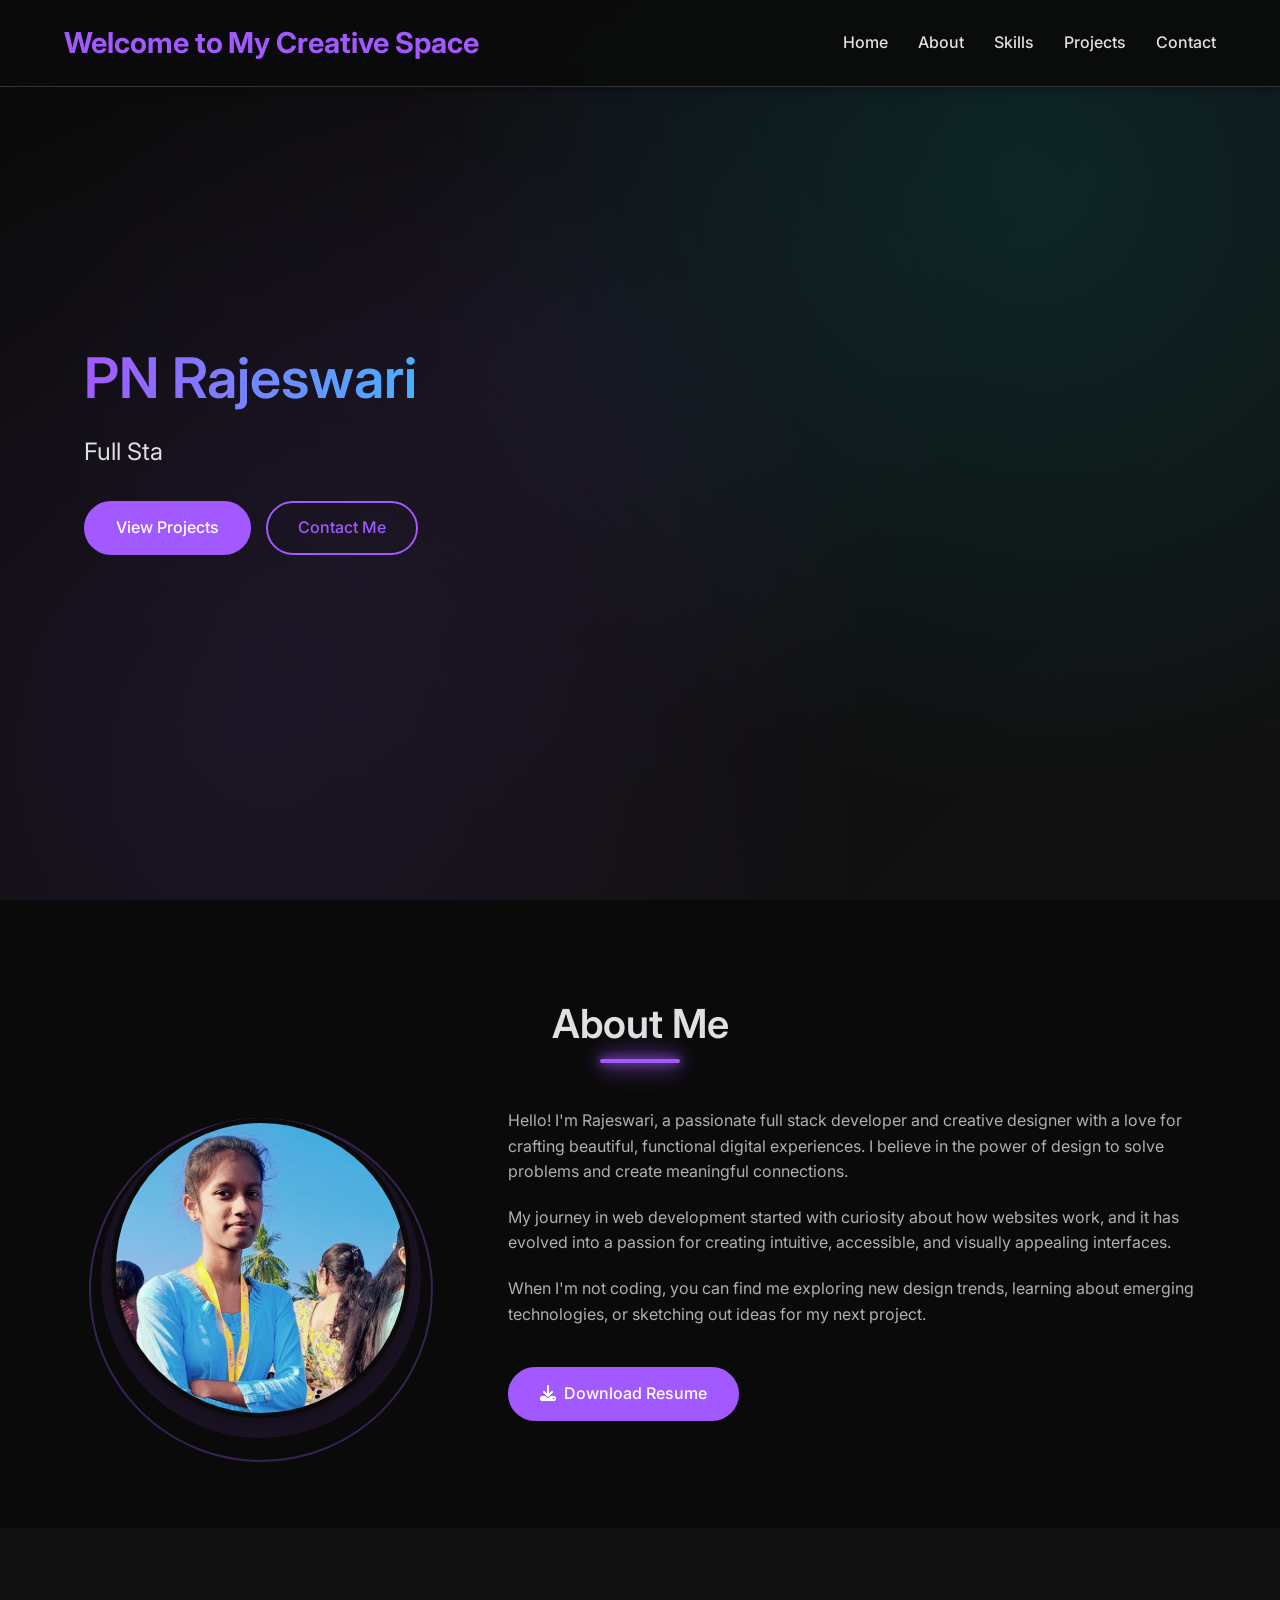
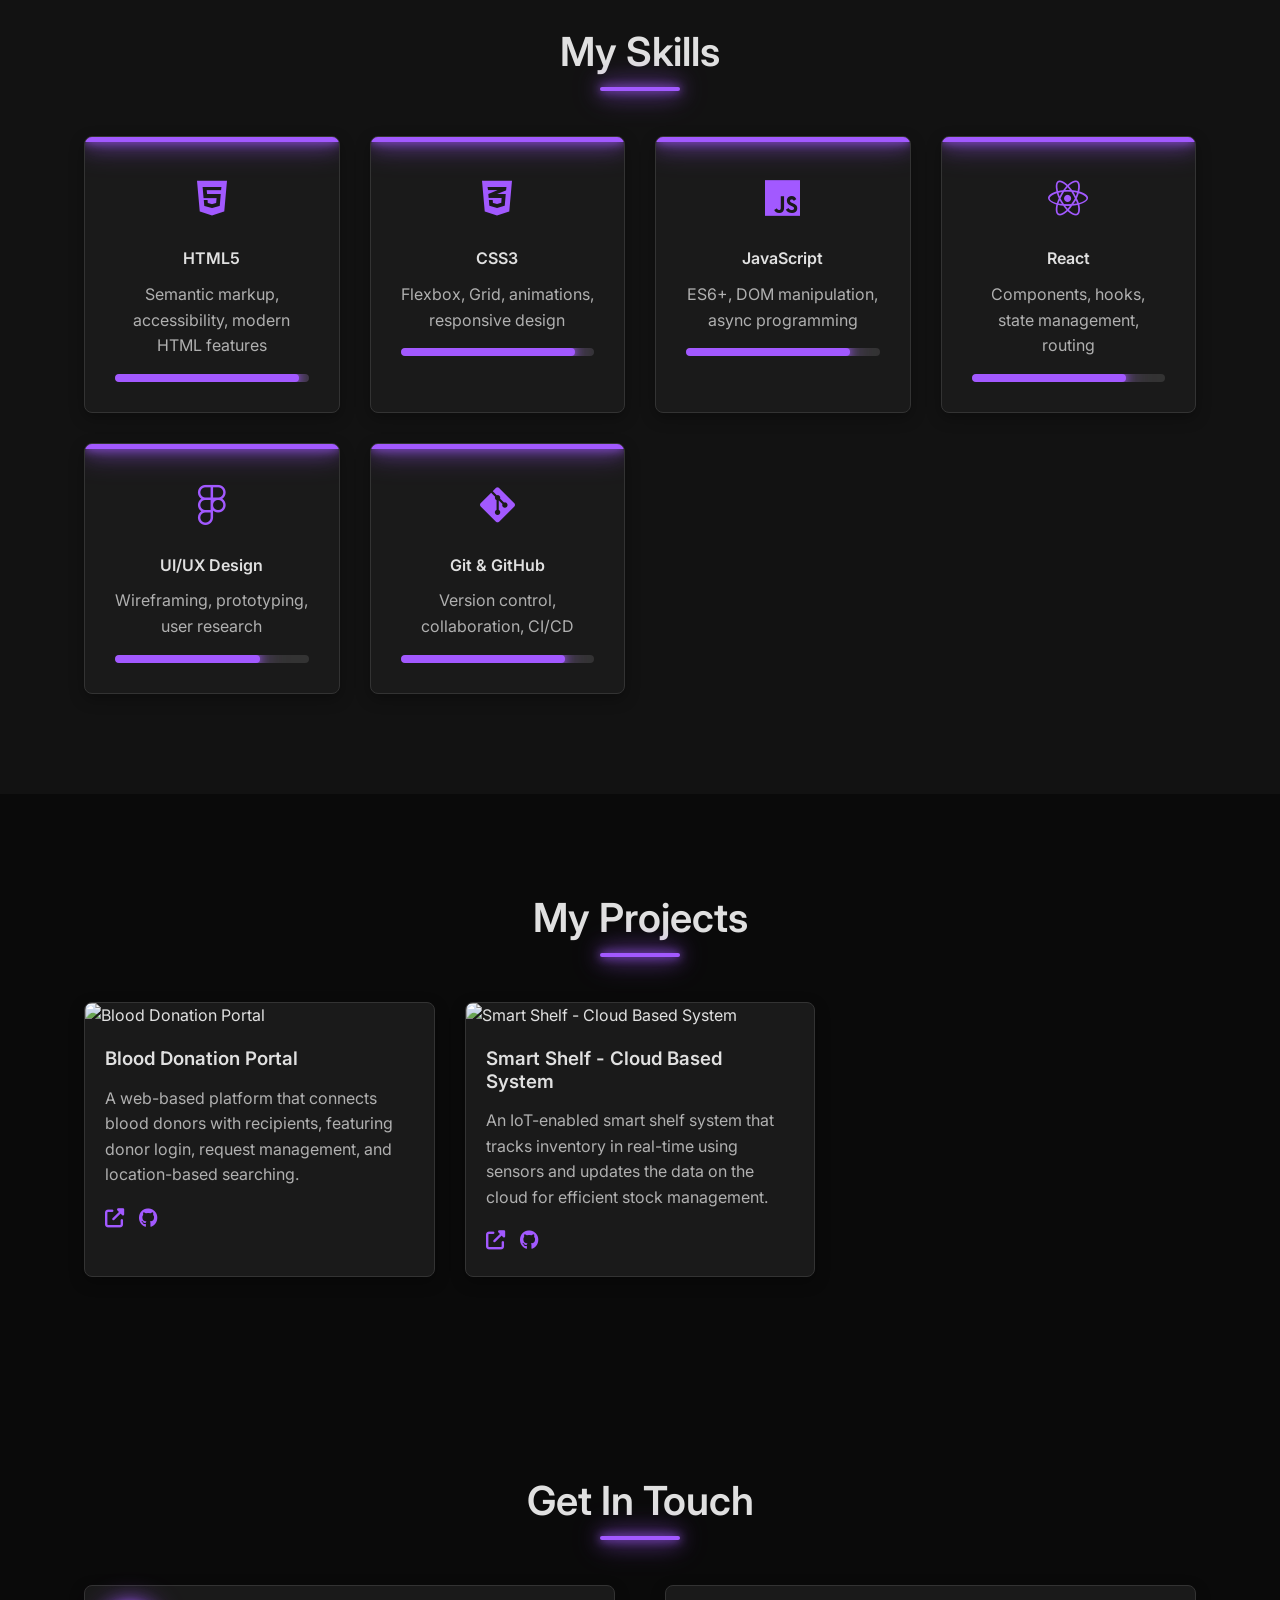
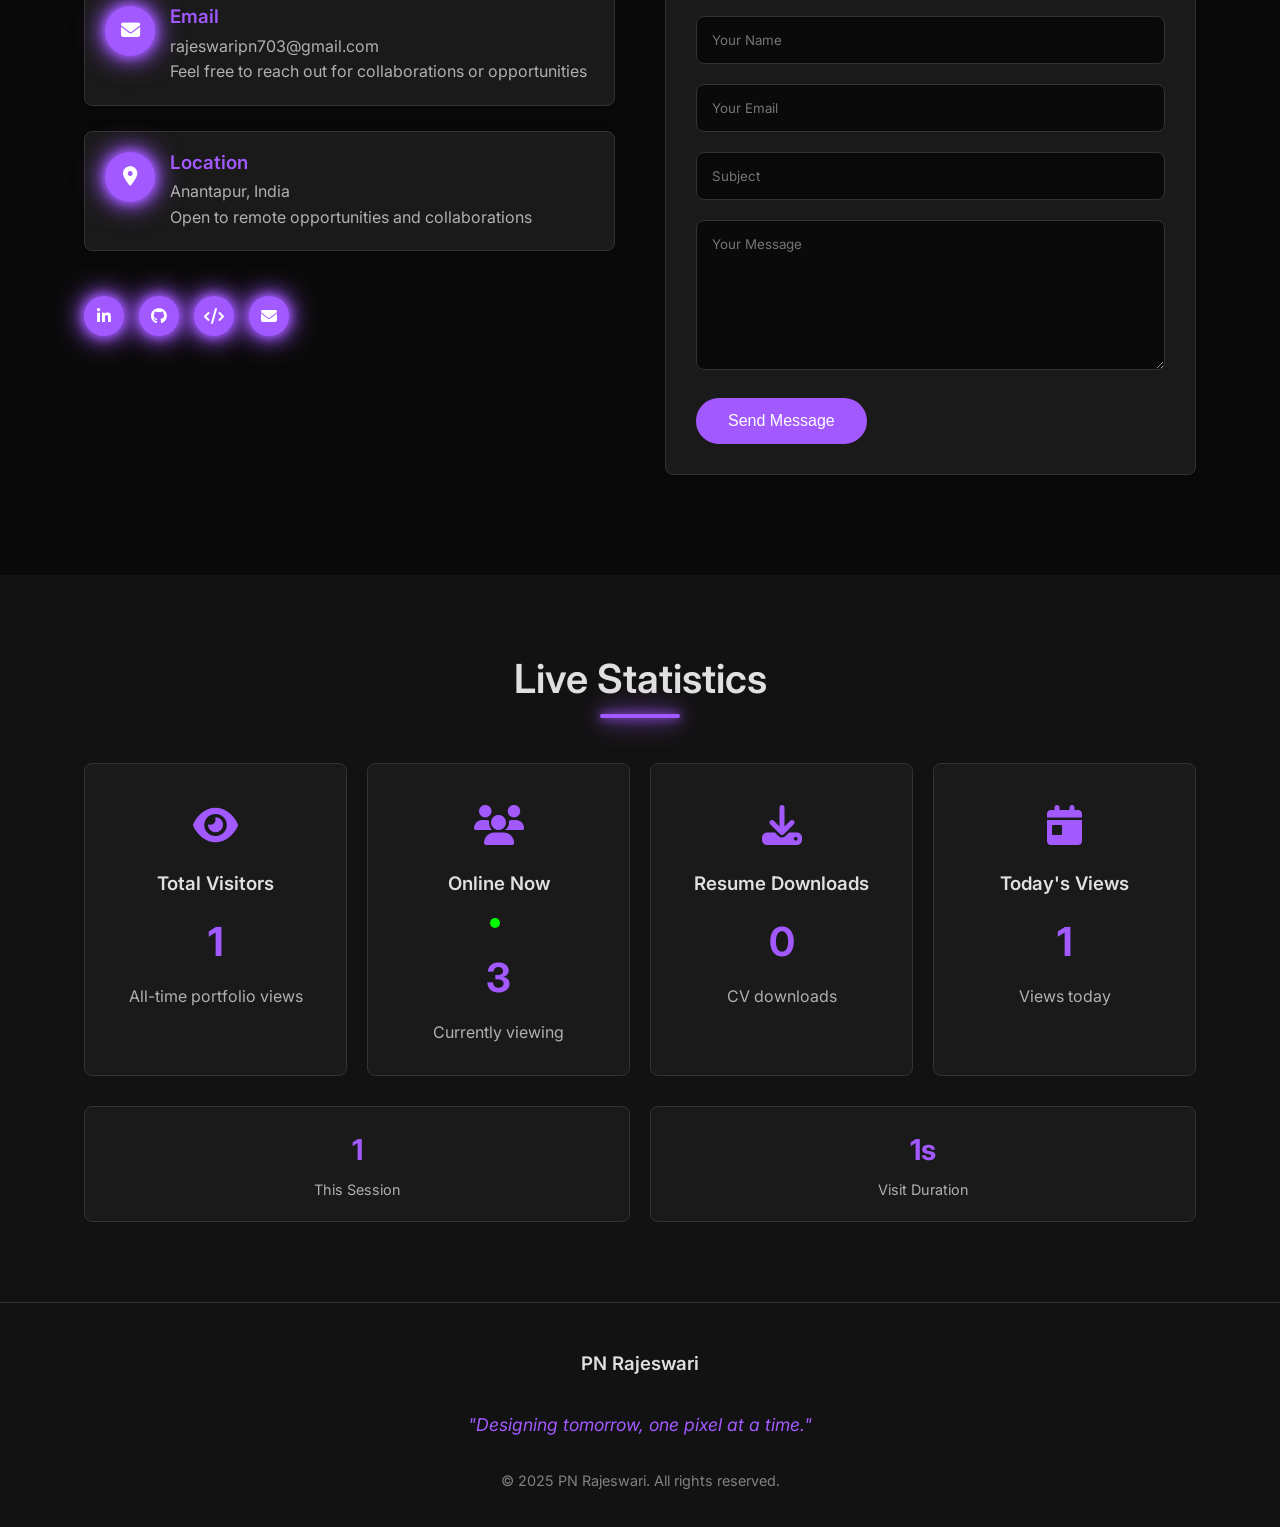
==== commit aefb18b1: "Update index.html" ====
--- a/index.html
+++ b/index.html
@@ -174,20 +174,13 @@
                         </div>
                         <div class="contact-details">
                             <h3>Email</h3>
-                            <p>rajeswaripn703@example.com</p>
+                            <p>rajeswaripn703@gmail.com</p>
                             <p>Feel free to reach out for collaborations or opportunities</p>
                         </div>
                     </div>
-                    <div class="contact-item">
-                        <div class="contact-icon">
-                            <i class="fas fa-phone"></i>
-                        </div>
-                        <div class="contact-details">
-                            <h3>Phone</h3>
-                            <p>+91 8074000635</p>
-                            <p>Available for calls Monday to Friday, 9 AM - 6 PM</p>
-                        </div>
-                    </div>
+                   
+                       
+                    
                     <div class="contact-item">
                         <div class="contact-icon">
                             <i class="fas fa-map-marker-alt"></i>
@@ -508,3 +501,4 @@
     </script>
 </body>
 </html>
+
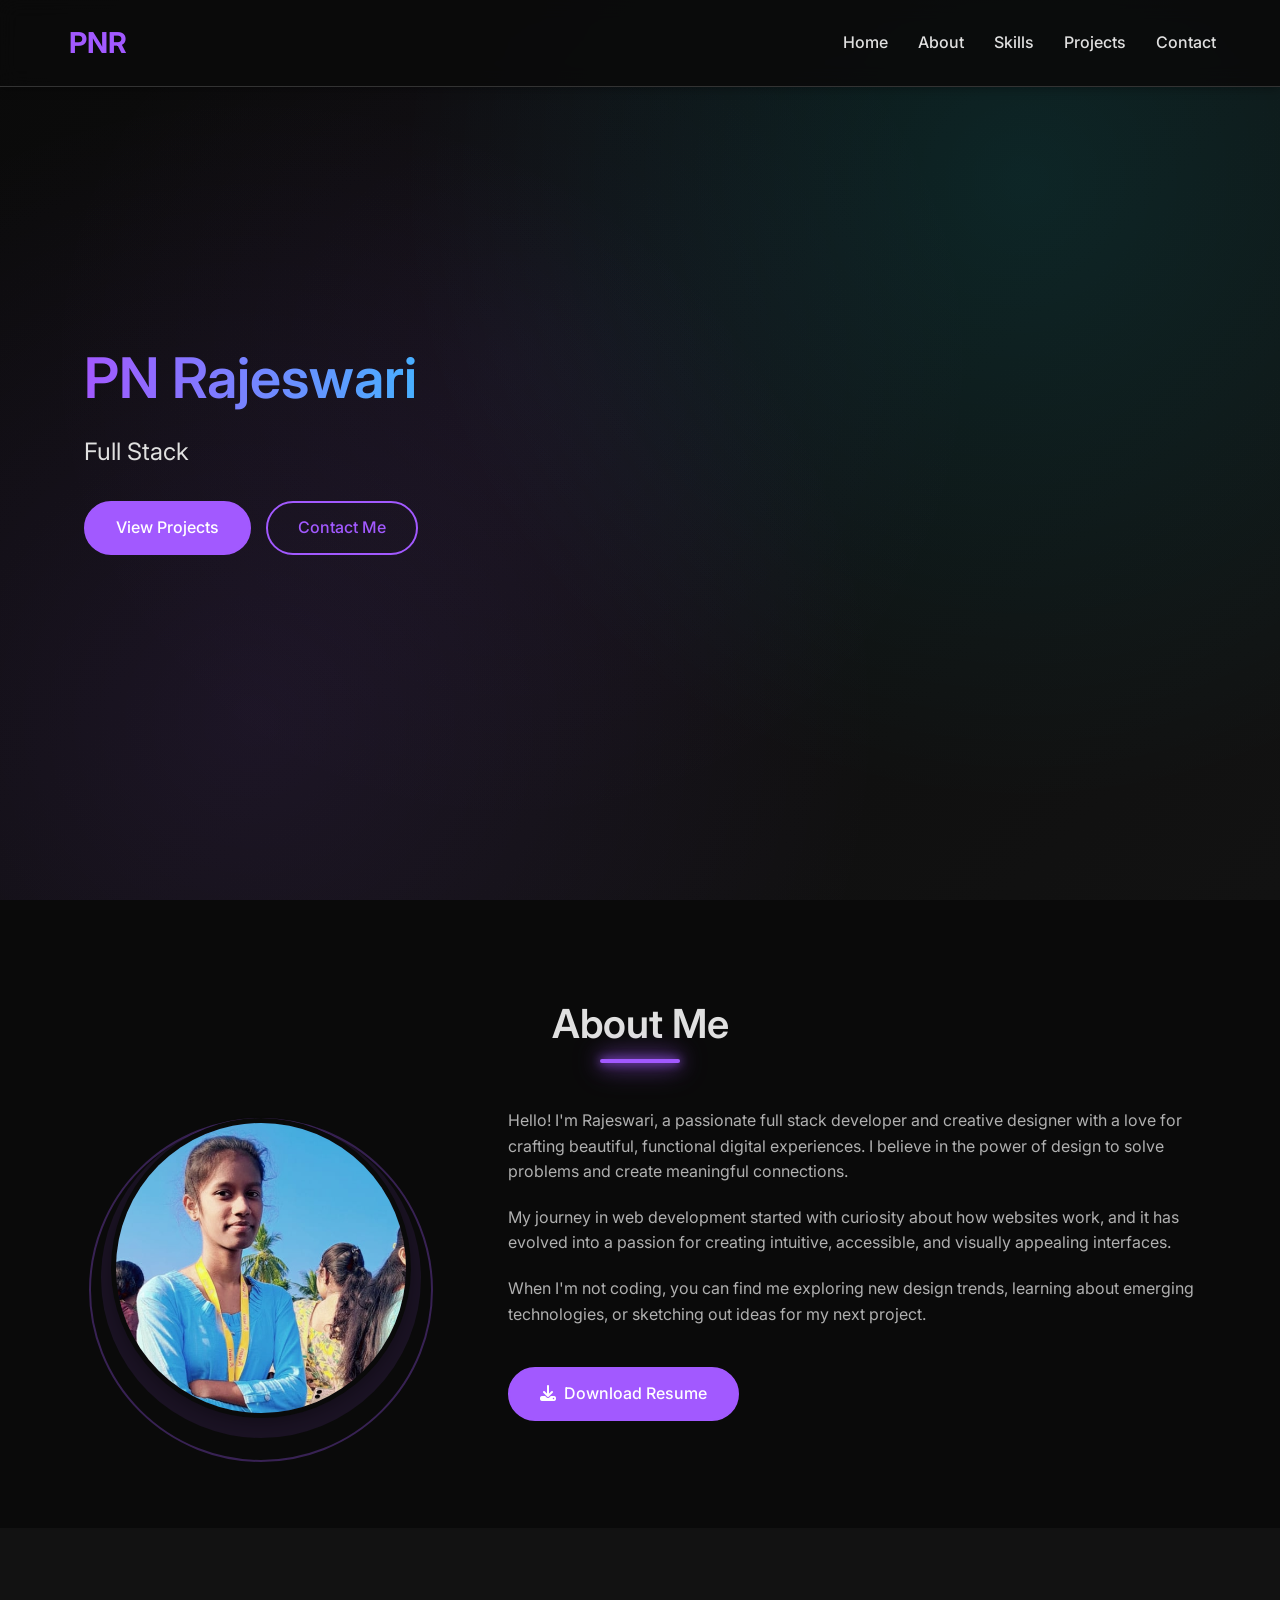
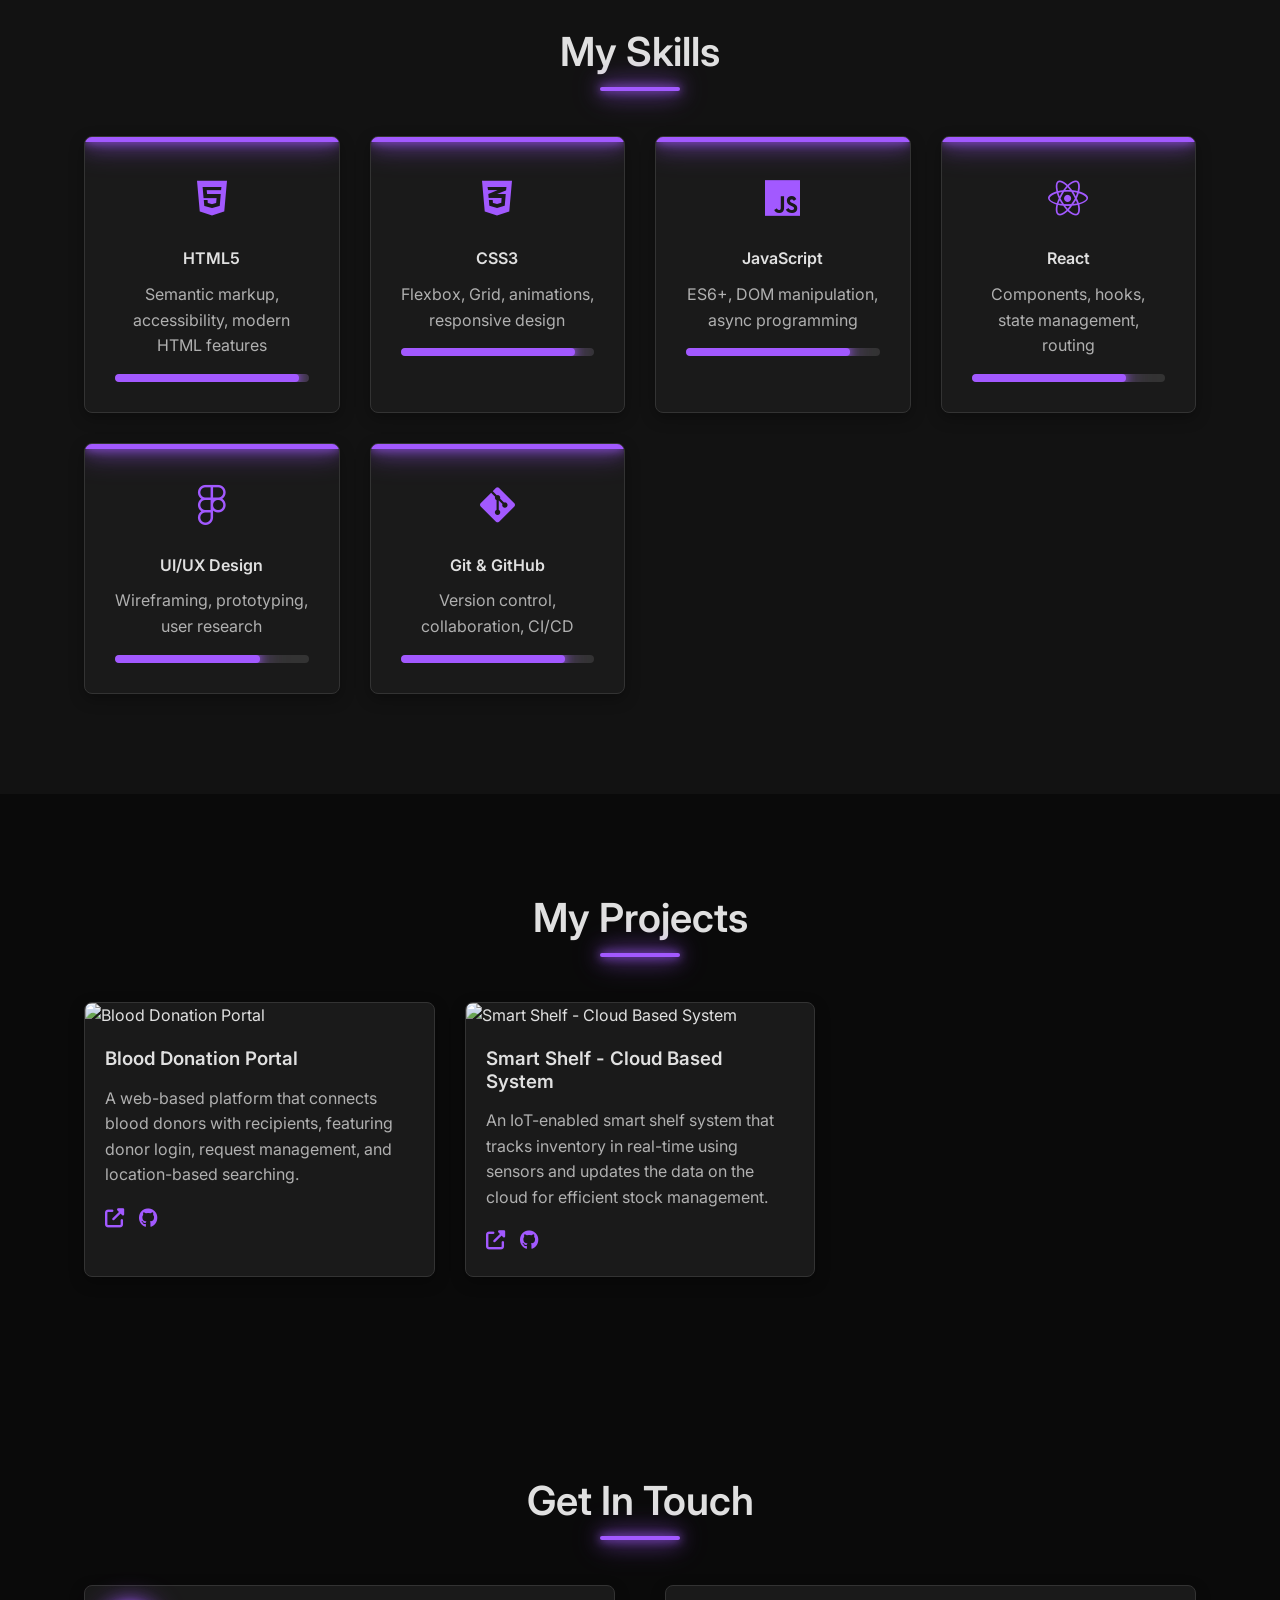
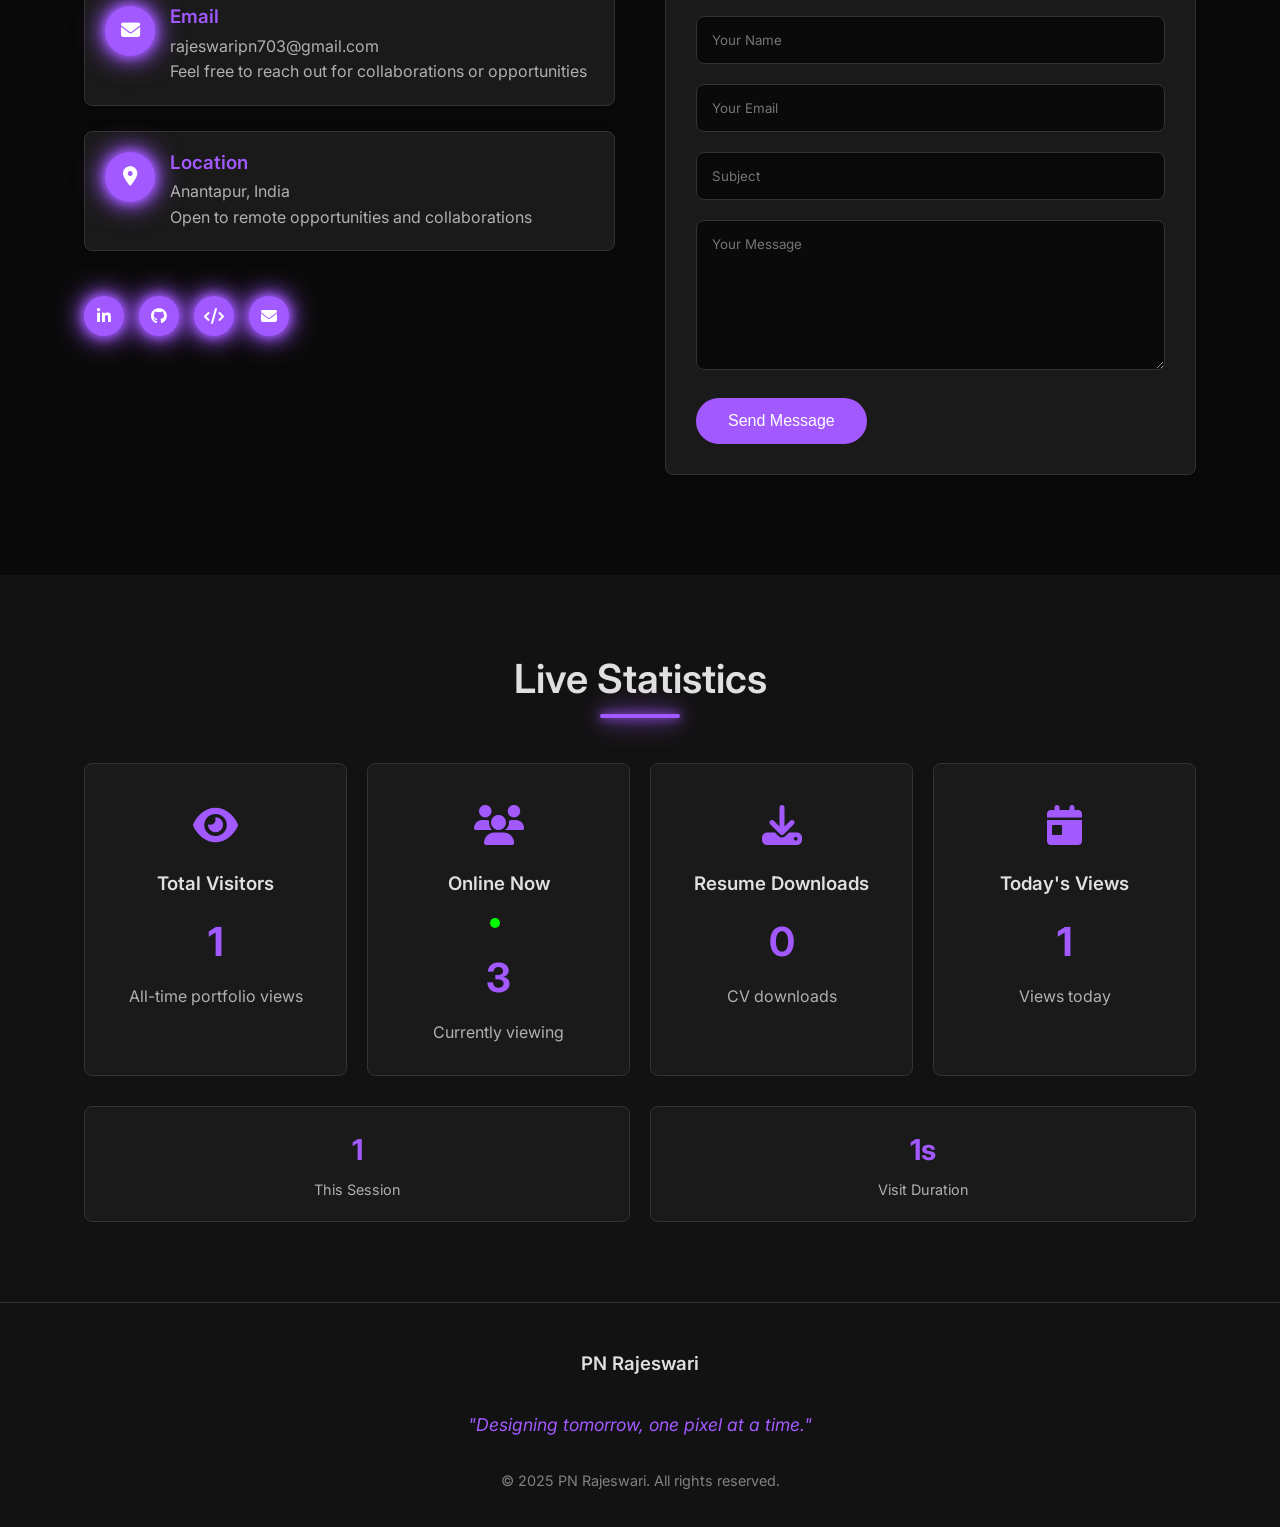
==== commit 87417d85: "Update index.html" ====
--- a/index.html
+++ b/index.html
@@ -8,13 +8,24 @@
     <link href="https://fonts.googleapis.com/css2?family=Inter:wght@300;400;500;600;700&display=swap" rel="stylesheet"> 
     <link rel="stylesheet" href="https://cdnjs.cloudflare.com/ajax/libs/font-awesome/6.4.0/css/all.min.css"> 
     <link rel="stylesheet" href="style.css"> 
+    <!-- Google tag (gtag.js) -->
+    <script async src="https://www.googletagmanager.com/gtag/js?id=G-KYXLX1ND3Q"></script>
+    <script>
+      window.dataLayer = window.dataLayer || [];
+      function gtag(){dataLayer.push(arguments);}
+      gtag('js', new Date());
+      gtag('config', 'G-KYXLX1ND3Q');
+    </script>
+
 </head> 
 
 <body> 
     <!-- Header -->
     <header>
         <div class="container nav-container">
-            <a href="#" class="logo">Welcome to <span class="highlight"> My Creative Space</span></a>
+           <a href="#" class="logo"><span class="highlight">PNR</span></a>
+
+
             <ul class="nav-links">
                 <li><a href="#home">Home</a></li>
                 <li><a href="#about">About</a></li>
@@ -502,3 +513,5 @@
 </body>
 </html>
 
+
+
--- a/style.css
+++ b/style.css
@@ -14,6 +14,42 @@
     --border-radius: 8px;
     --neon-glow: 0 0 10px var(--primary), 0 0 20px var(--primary), 0 0 30px var(--primary);
 }
+ .pnr-logo {
+            font-family: 'Orbitron', monospace;
+            font-size: 1.8rem;
+            font-weight: 900;
+            text-transform: uppercase;
+            letter-spacing: 3px;
+            color: #ffffff;
+            text-shadow: 
+                0 0 5px #A259FF,
+                0 0 10px #A259FF,
+                0 0 20px #7B2CBF;
+            position: relative;
+            display: inline-block;
+            transition: all 0.3s ease;
+        }
+        
+        .pnr-logo::before {
+            content: 'PNR';
+            position: absolute;
+            top: 2px;
+            left: 2px;
+            color: transparent;
+            text-shadow: 
+                0 0 2px #A259FF,
+                0 0 4px #7B2CBF;
+            z-index: -1;
+        }
+        
+        .pnr-logo:hover {
+            transform: scale(1.05);
+            text-shadow: 
+                0 0 10px #A259FF,
+                0 0 20px #A259FF,
+                0 0 30px #7B2CBF;
+        }
+        
 
 * {
     margin: 0;
@@ -869,4 +905,5 @@
     .contact-icon {
         align-self: center;
     }
-}+
+}
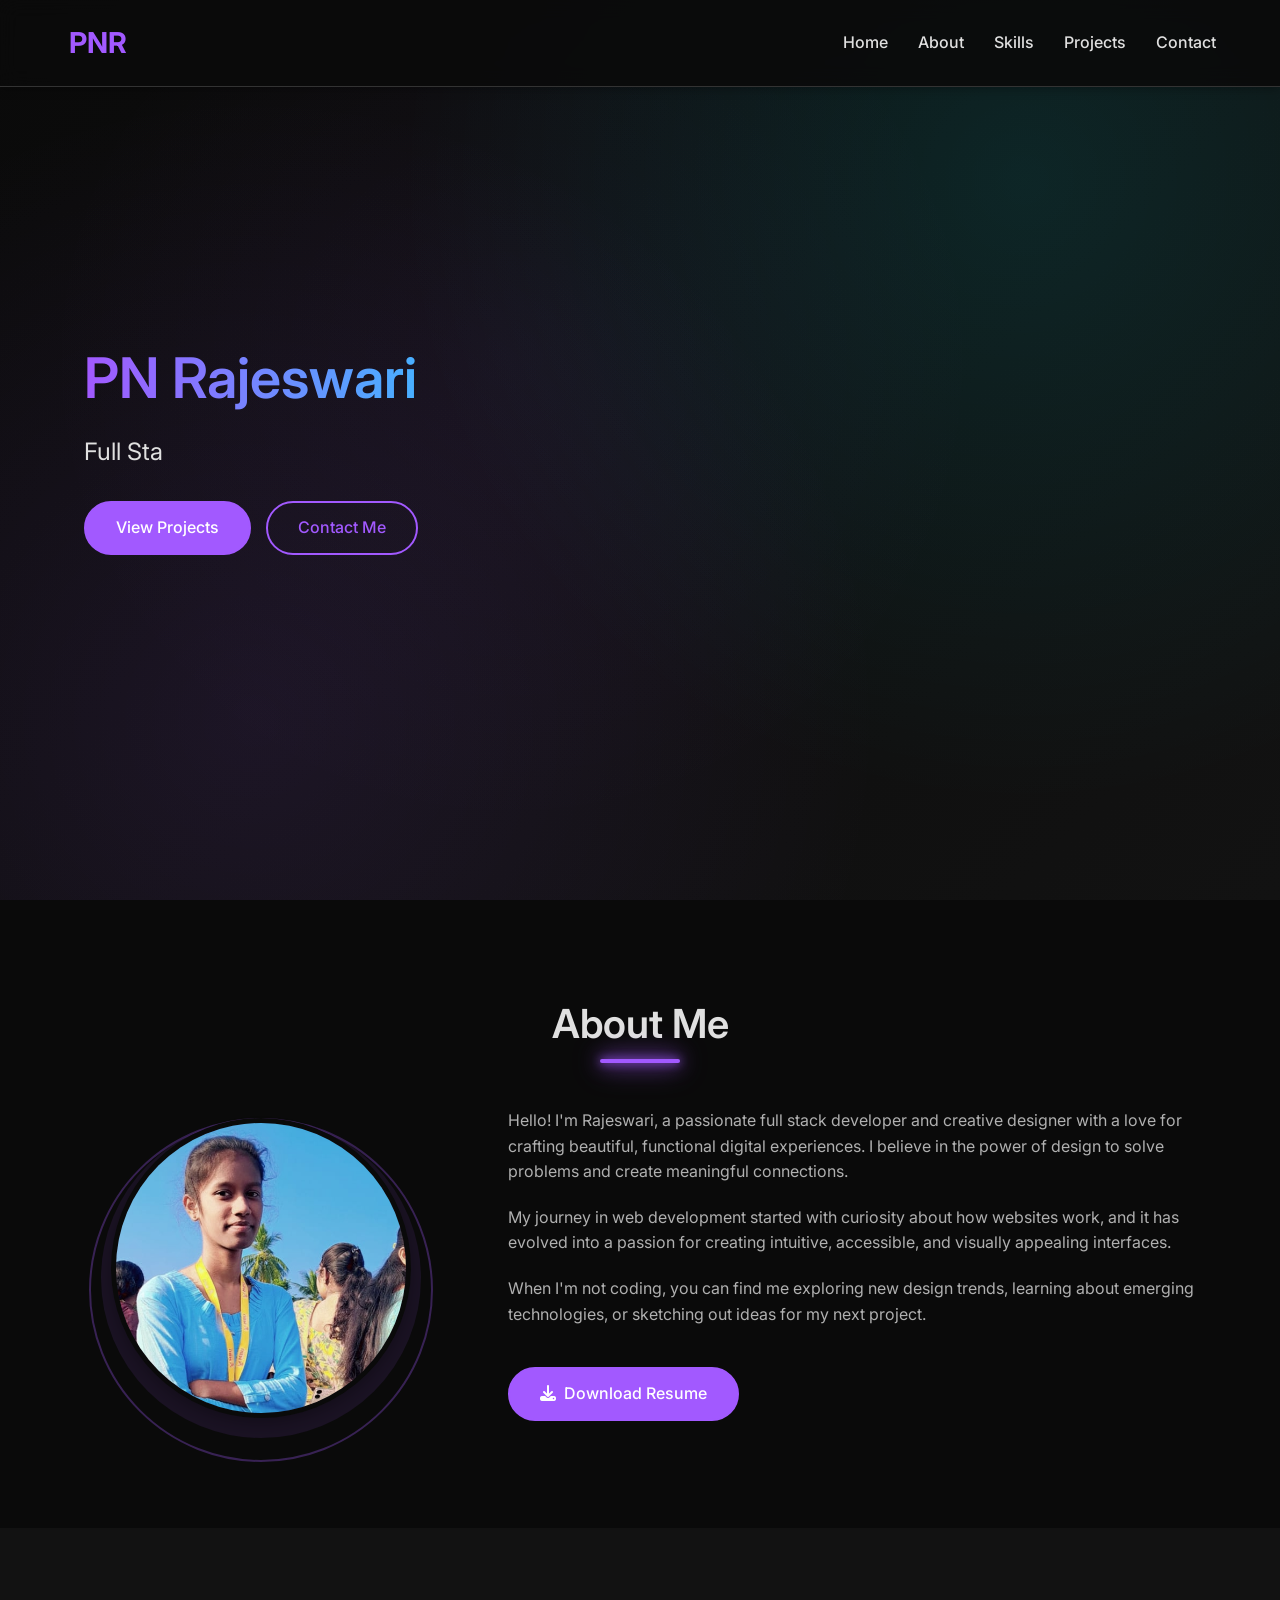
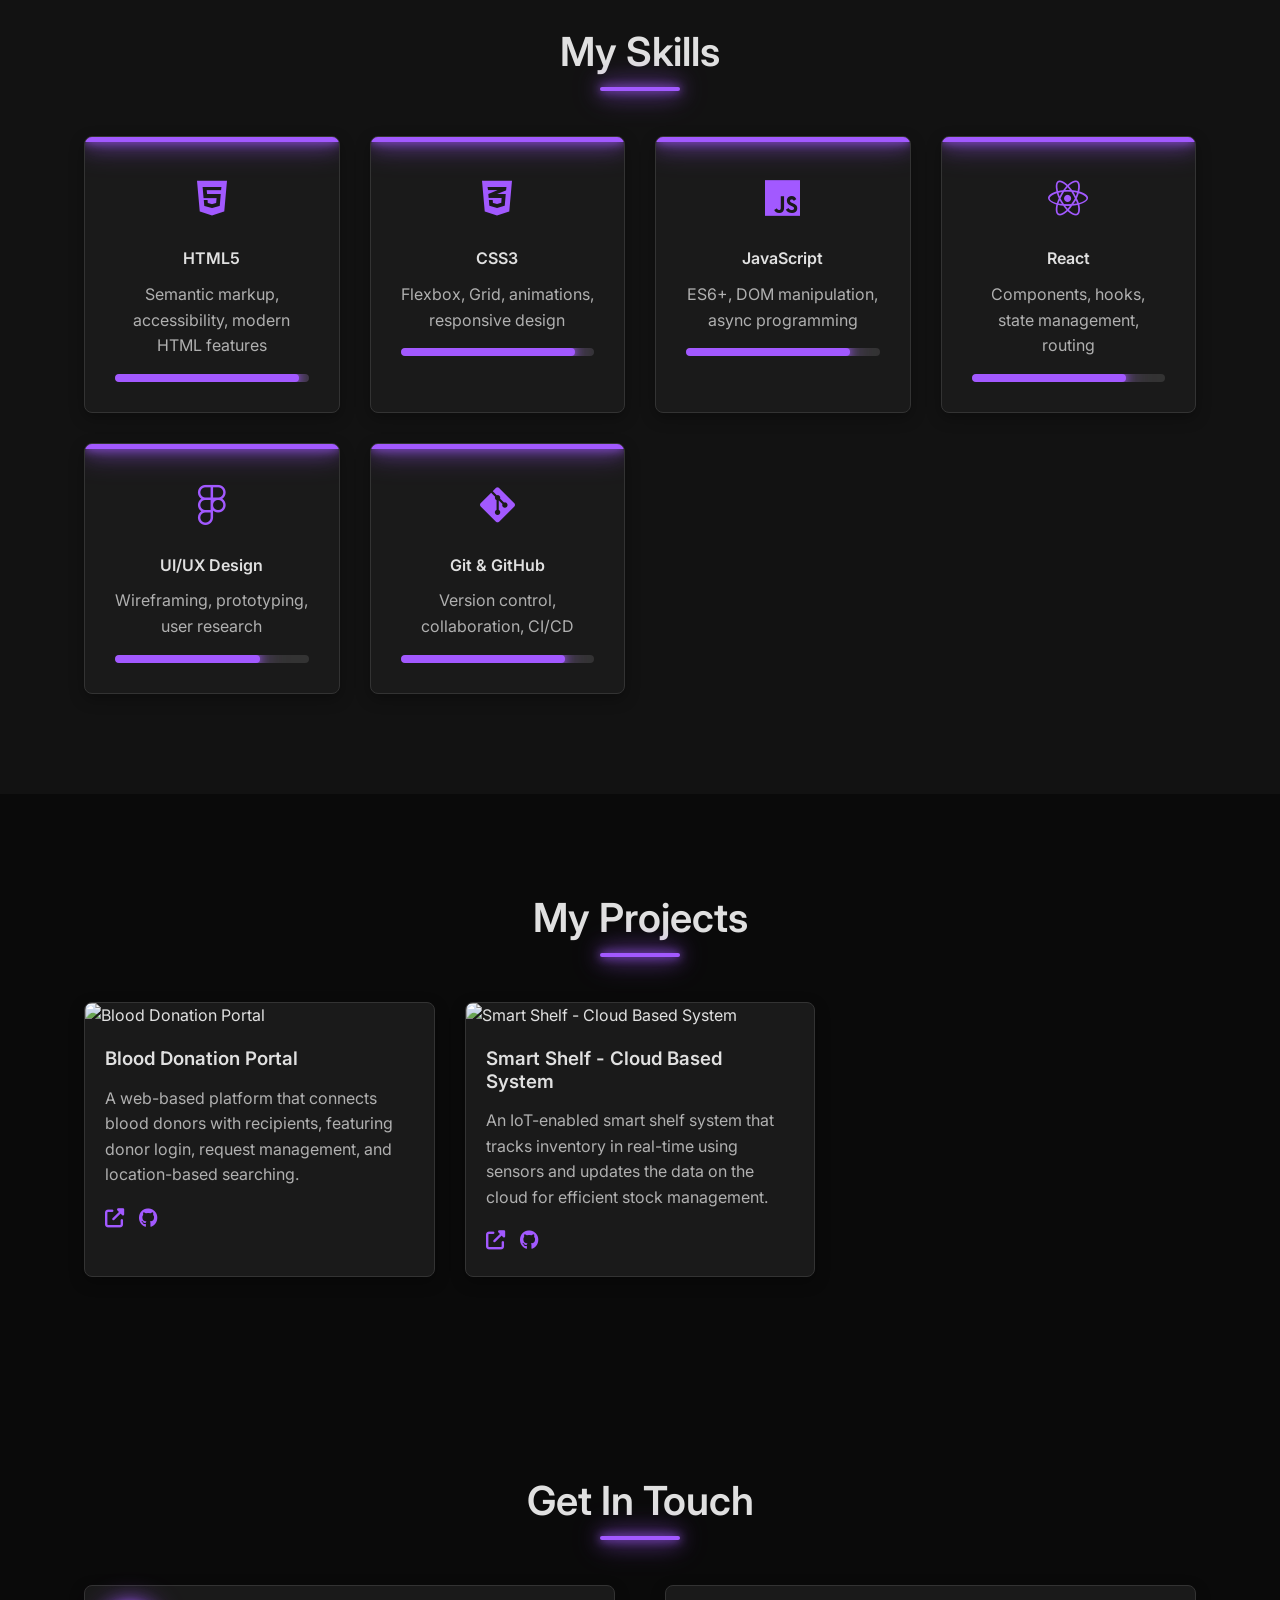
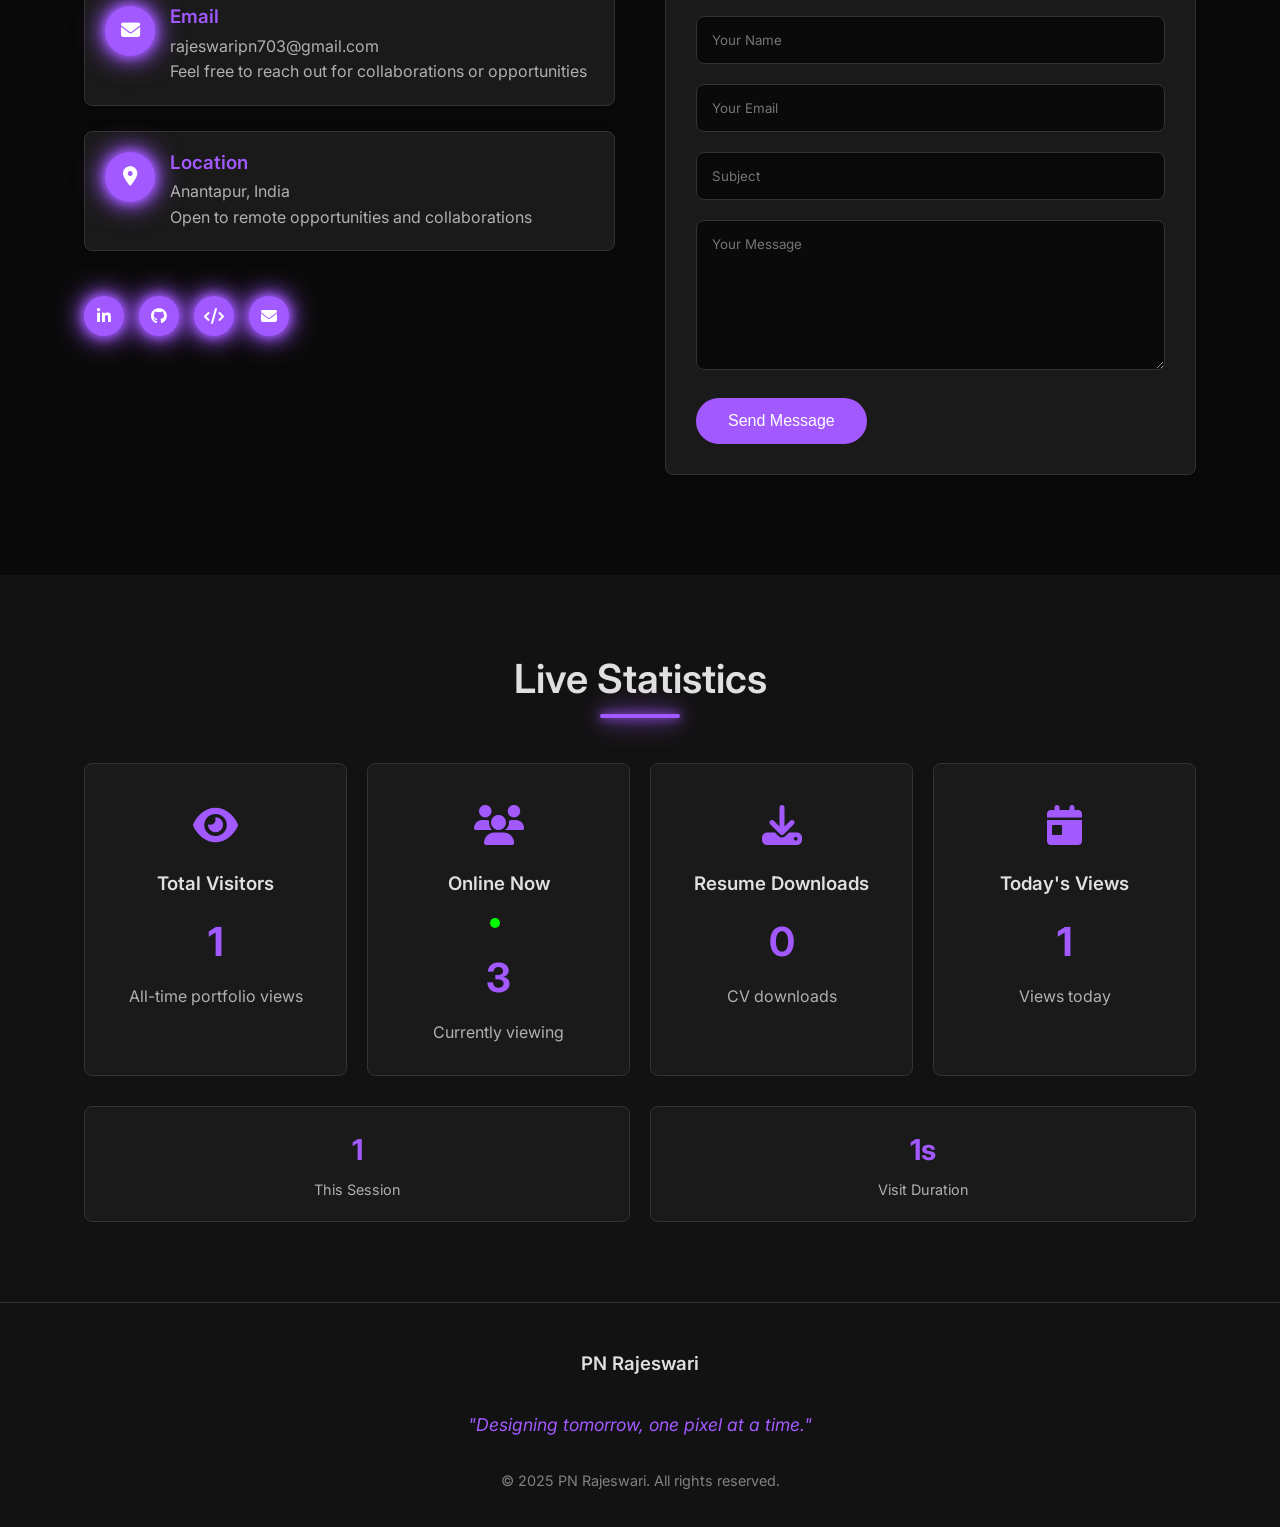
==== commit 2935dd89: "Update index.html" ====
--- a/index.html
+++ b/index.html
@@ -65,9 +65,10 @@
                     <p>Hello! I'm Rajeswari, a passionate full stack developer and creative designer with a love for crafting beautiful, functional digital experiences. I believe in the power of design to solve problems and create meaningful connections.</p>
                     <p>My journey in web development started with curiosity about how websites work, and it has evolved into a passion for creating intuitive, accessible, and visually appealing interfaces.</p>
                     <p>When I'm not coding, you can find me exploring new design trends, learning about emerging technologies, or sketching out ideas for my next project.</p>
-                    <a href="#" class="btn btn-primary" style="margin-top: 20px;" id="download-resume">
-                        <i class="fas fa-download" style="margin-right: 8px;"></i>Download Resume
-                    </a>
+                    <a href="resume.pdf" download class="btn btn-primary" style="margin-top: 20px;">
+    <i class="fas fa-download" style="margin-right: 8px;"></i>Download Resume
+</a>
+
                 </div>
             </div>
         </div>
@@ -515,3 +516,4 @@
 
 
 
+
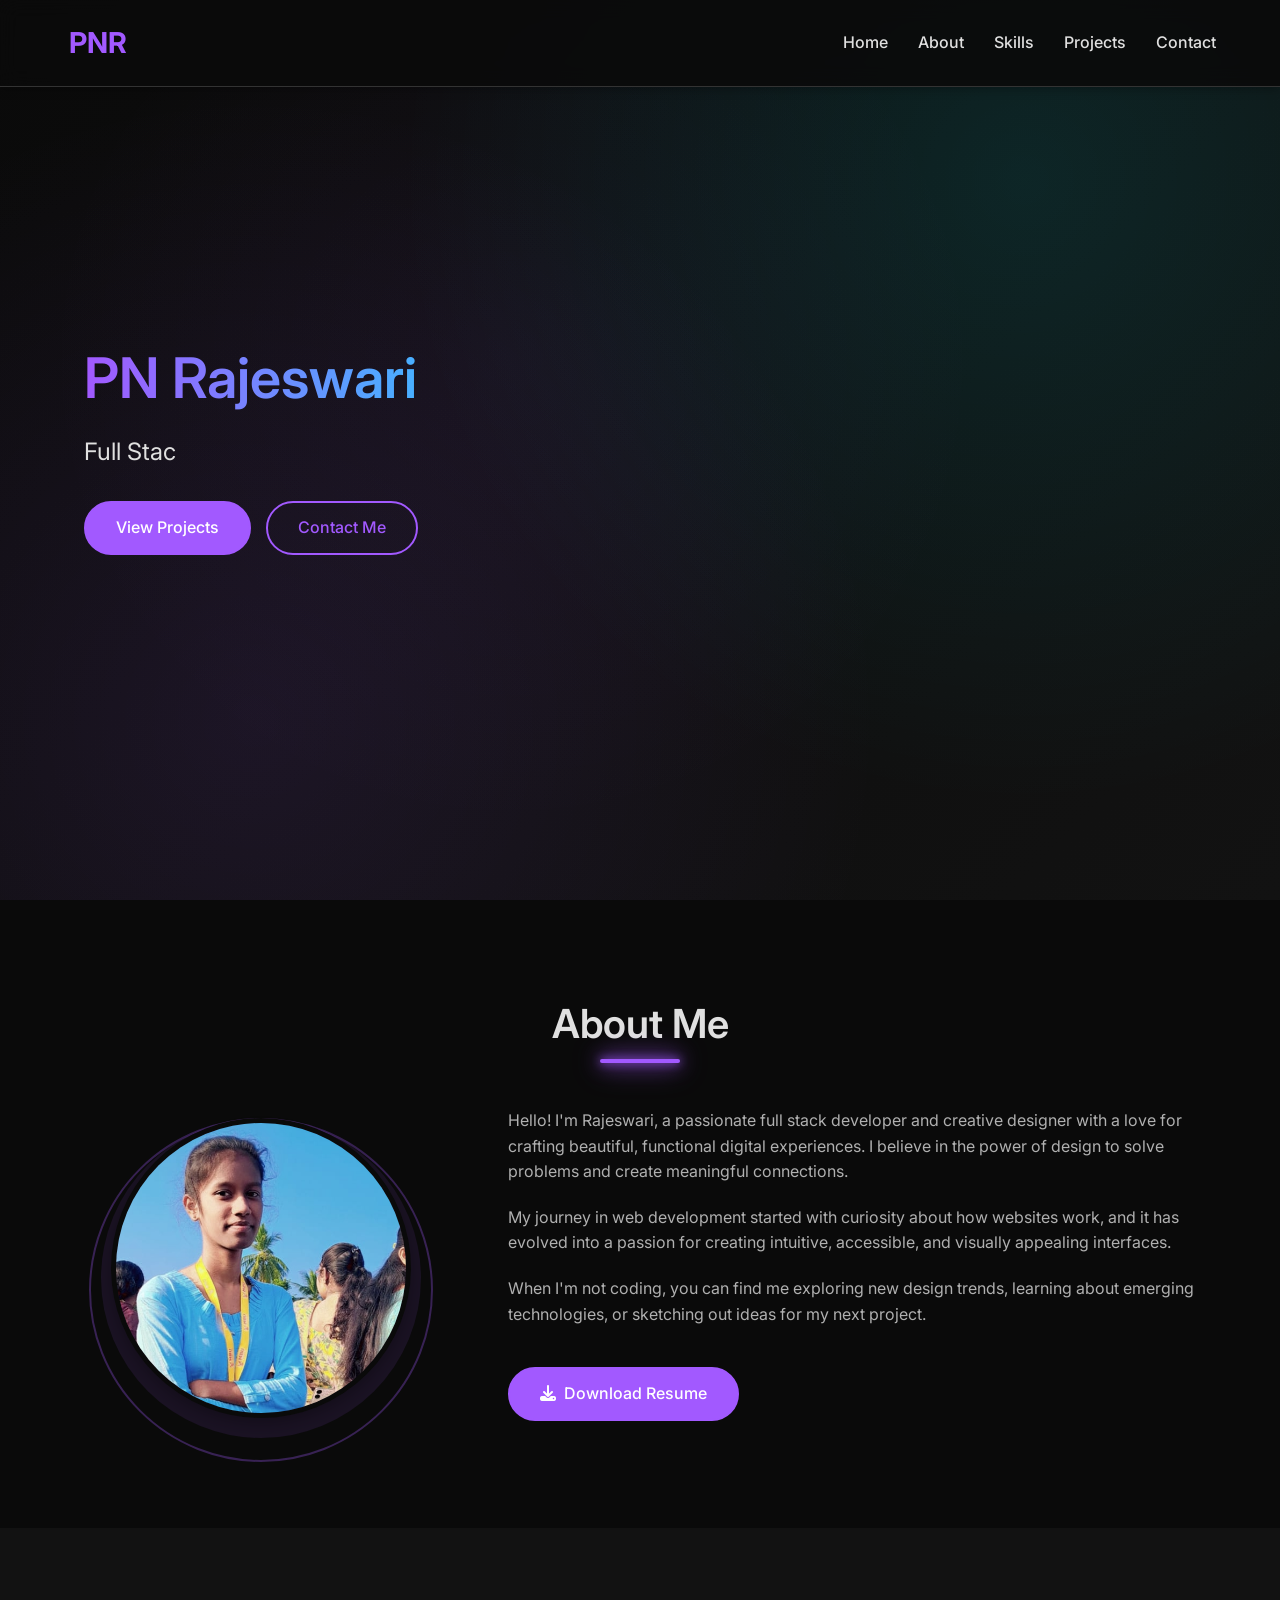
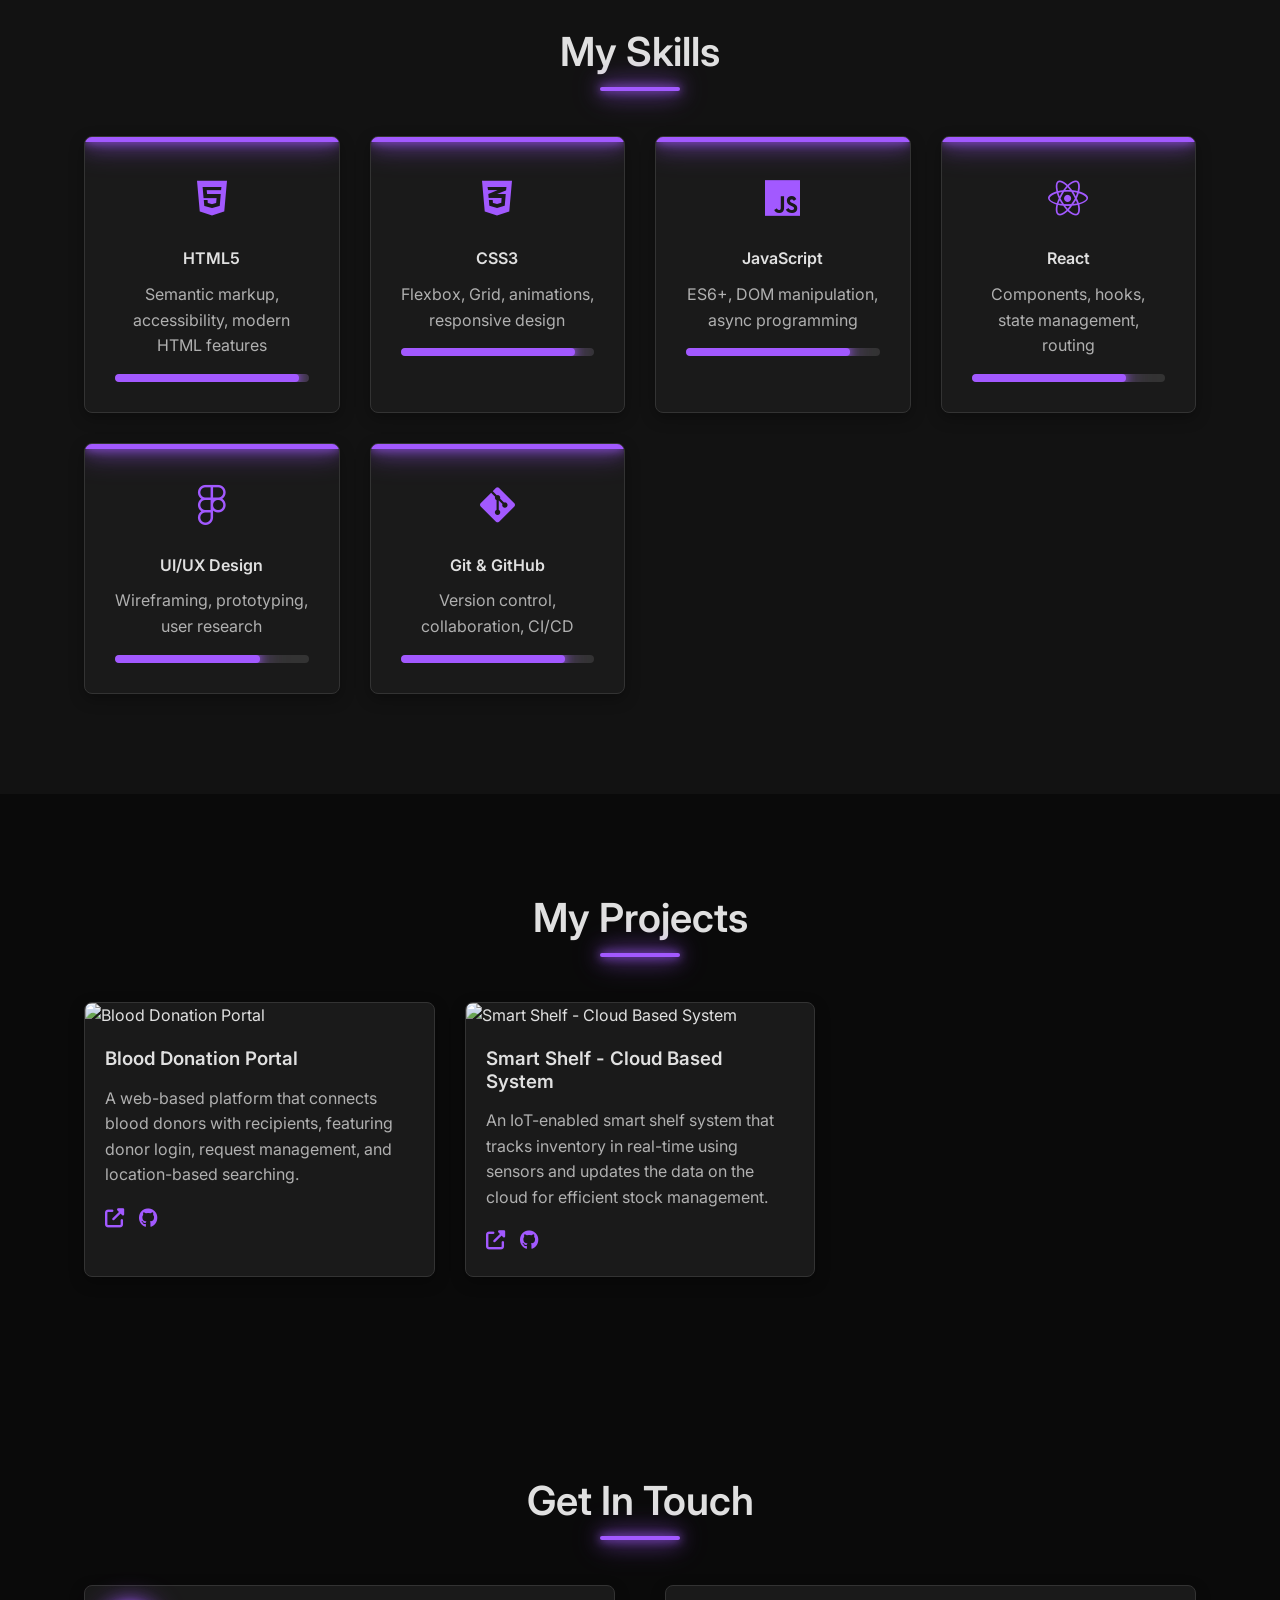
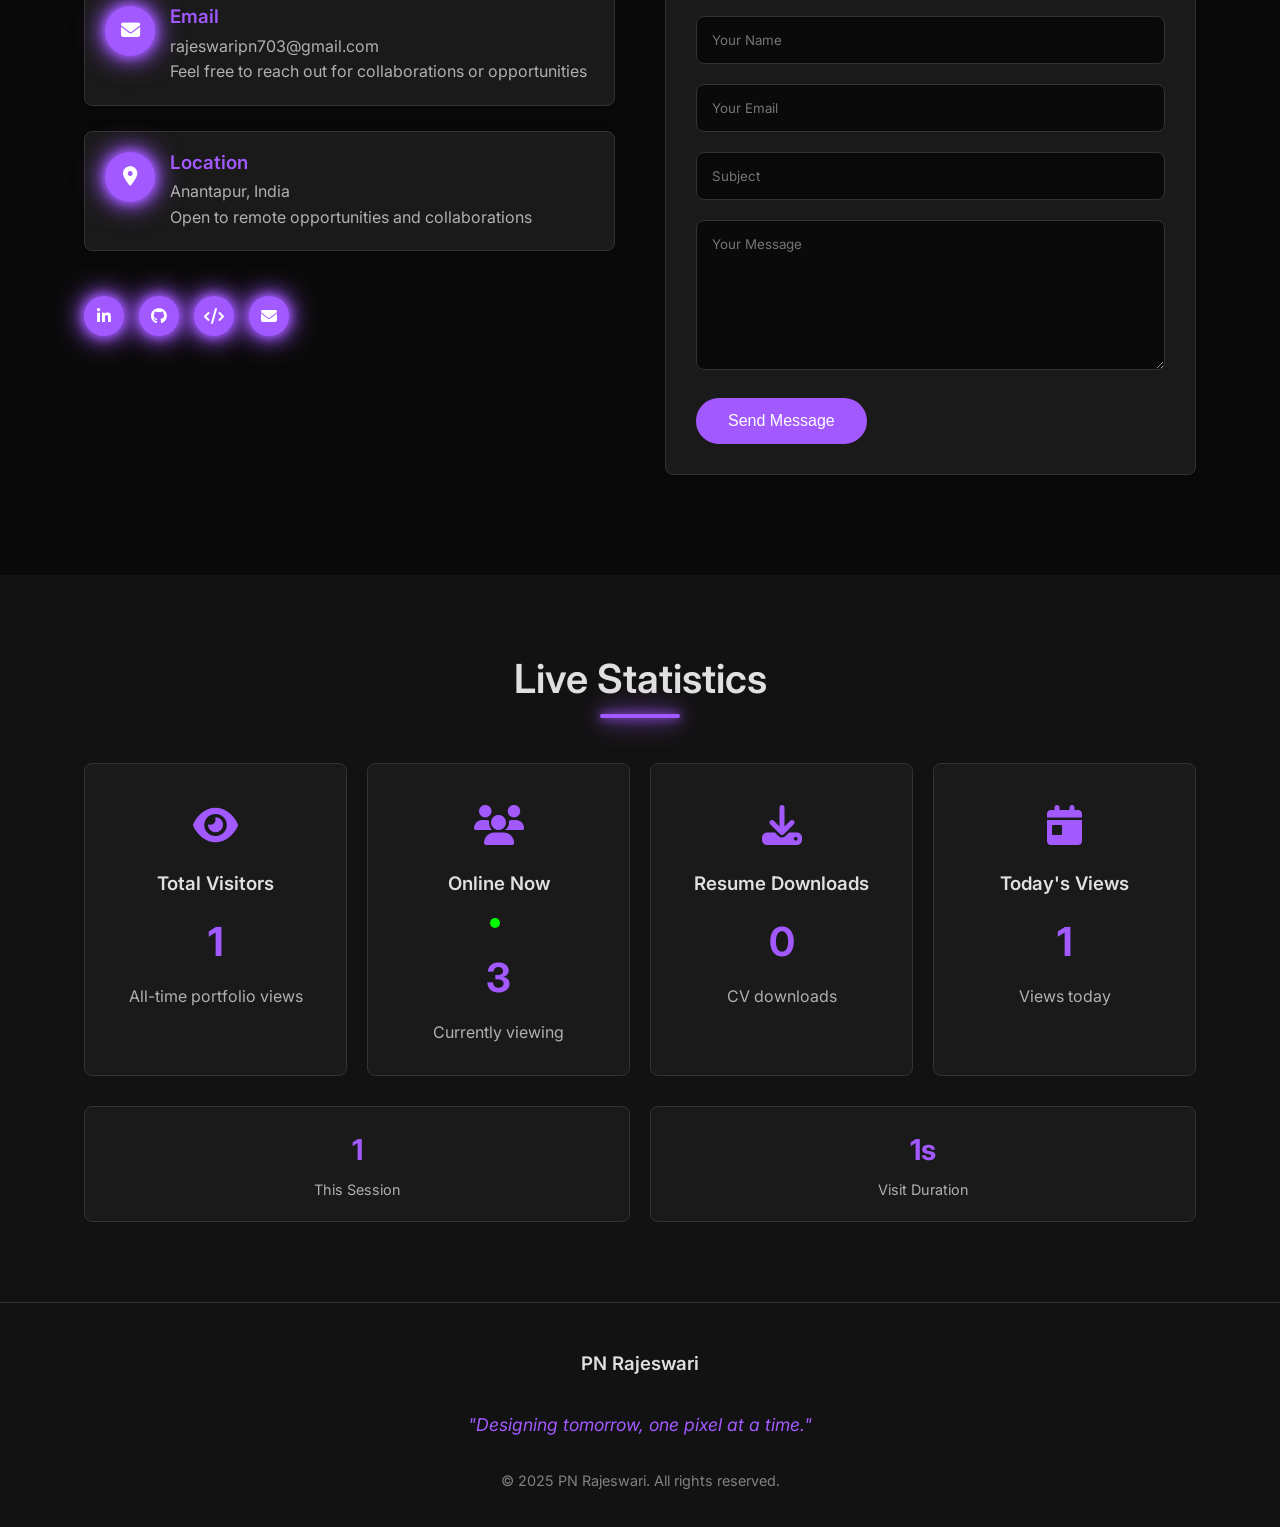
==== commit 6bfbce4e: "Update index.html" ====
--- a/index.html
+++ b/index.html
@@ -65,9 +65,11 @@
                     <p>Hello! I'm Rajeswari, a passionate full stack developer and creative designer with a love for crafting beautiful, functional digital experiences. I believe in the power of design to solve problems and create meaningful connections.</p>
                     <p>My journey in web development started with curiosity about how websites work, and it has evolved into a passion for creating intuitive, accessible, and visually appealing interfaces.</p>
                     <p>When I'm not coding, you can find me exploring new design trends, learning about emerging technologies, or sketching out ideas for my next project.</p>
-                    <a href="resume.pdf" download class="btn btn-primary" style="margin-top: 20px;">
-    <i class="fas fa-download" style="margin-right: 8px;"></i>Download Resume
-</a>
+                    <!-- inside About section, replace the resume anchor with this exact line -->
+                    <a id="download-resume" href="resume.pdf" download class="btn btn-primary" style="margin-top: 20px;">
+                        <i class="fas fa-download" style="margin-right: 8px;"></i>Download Resume
+                    </a>
+
 
                 </div>
             </div>
@@ -517,3 +519,4 @@
 
 
 
+
